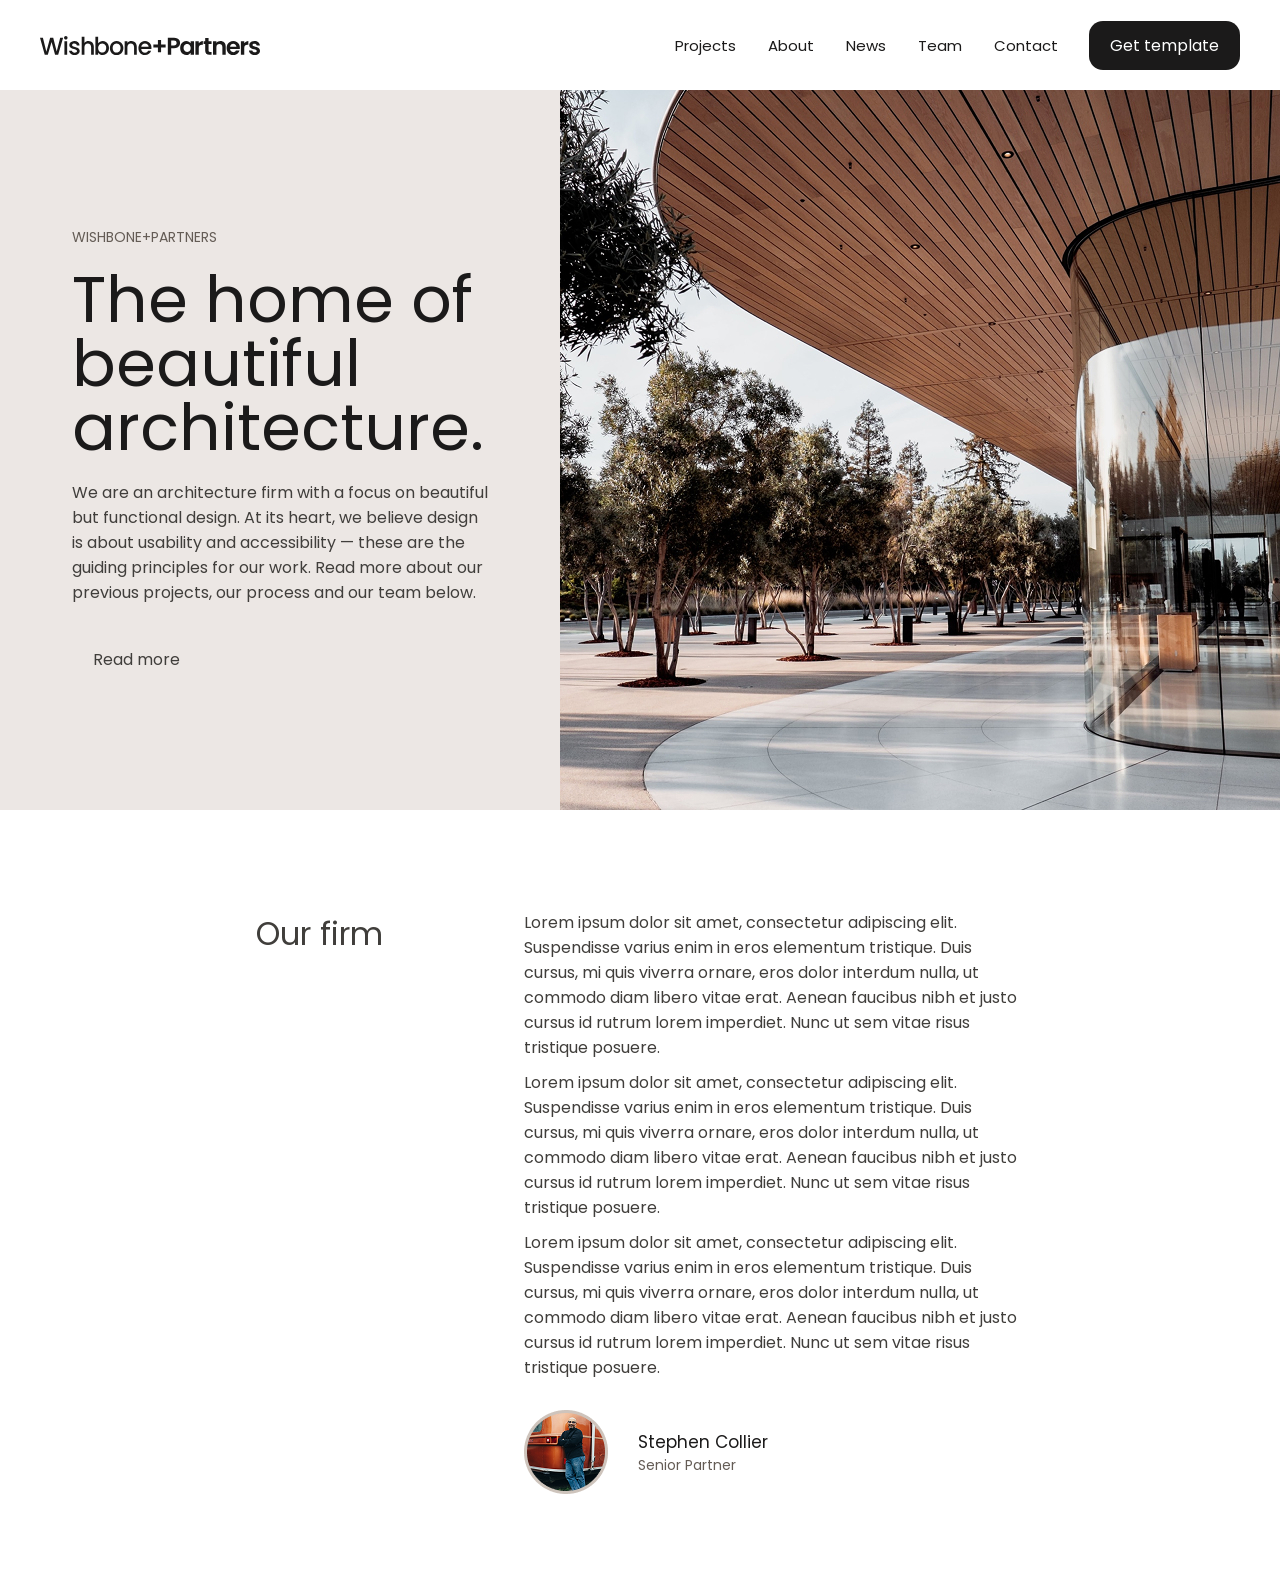
==== uspick.html @ 3d521630 "first commit" ====
<!DOCTYPE html>
<html lang="en">
<head>
    <meta charset="UTF-8">
    <meta name="viewport" content="width=device-width, initial-scale=1.0">
    <title>сайт</title>
    <link rel="stylesheet" href="style.css">
</head>
<body>
<header class="header">
    <div class="header__wrapper">
        <div class="header__inner">
            <img class="header__logo" src="./images/logo.svg" alt="">
            <div class="header__right">
                <ul class="header__list">
                    <li class="header__list-item">
                        <a class="header__list-item-link" href="#projects">Projects</a>
                    </li>
                    <li class="header__list-item">
                        <a class="header__list-item-link" href="#about">About</a>
                    </li>

                    <li class="header__list-item">
                        <a class="header__list-item-link" href="#news">News</a>
                    </li>
                    <li class="header__list-item">
                        <a class="header__list-item-link" href="#team">Team</a>
                    </li>
                    <li class="header__list-item">
                        <a class="header__list-item-link" href="#contact">Contact</a>
                    </li>
                </ul>
                <button class="header__button">Get template</button>
            </div>
        </div>
    </div>
</header>
<main class="main">
    <section id="projects" class="projects">
        <div class="main__projects-left">
            <div class="main__projects-left-content">
                <p class="main__projects-left-content-logo">Wishbone+Partners</p>
                <h1 class="main__projects-left-content-title">The home of beautiful architecture.</h1>
                <p class="main__projects-left-content-text">We are an architecture firm with a focus on beautiful but functional design. At its heart, we believe design is about usability and accessibility — these are the guiding principles for our work. Read more about our previous projects, our process and our team below.</p>
            </div>
            <a class="main__projects-left-link" href="#">Read more</a>
        </div>
        <div class="main__projects-photo">
            <img src="./images/projects-photo.jpg" alt="">
        </div>
    </section>

    <section id="about" class="about">
        <div class="about__wrapper">
            <div class="about__inner">
                <h2 class="about__title">Our firm</h2>
                <div class="about__content">
                    <div class="about__content-text">
                        <p class="about__content-text-text">Lorem ipsum dolor sit amet, consectetur adipiscing elit. Suspendisse varius enim in eros elementum tristique. Duis cursus, mi quis viverra ornare, eros dolor interdum nulla, ut commodo diam libero vitae erat. Aenean faucibus nibh et justo cursus id rutrum lorem imperdiet. Nunc ut sem vitae risus tristique posuere.</p>
                        <p class="about__content-text-text">Lorem ipsum dolor sit amet, consectetur adipiscing elit. Suspendisse varius enim in eros elementum tristique. Duis cursus, mi quis viverra ornare, eros dolor interdum nulla, ut commodo diam libero vitae erat. Aenean faucibus nibh et justo cursus id rutrum lorem imperdiet. Nunc ut sem vitae risus tristique posuere.</p>
                        <p class="about__content-text-text">Lorem ipsum dolor sit amet, consectetur adipiscing elit. Suspendisse varius enim in eros elementum tristique. Duis cursus, mi quis viverra ornare, eros dolor interdum nulla, ut commodo diam libero vitae erat. Aenean faucibus nibh et justo cursus id rutrum lorem imperdiet. Nunc ut sem vitae risus tristique posuere.</p>
                    </div>

                    <div class="about__content-person">
                        <img class="about__content-person-photo" src="./images/about-person.png" alt="">
                        <div class="about__content-person-info">
                            <p class="about__content-person-info-name">Stephen Collier</p>
                            <p class="about__content-person-info-job">Senior Partner</p>
                        </div>
                    </div>

                </div>
            </div>
        </div>
    </section>
    
</main>
<footer class="footer"></footer>

<!-- 
    БЭМ блок__элемент_модификатор 
    <div class="block">
        <div class="block__element"
            <div class='block__element2'
-->
    
<script src="./scripts/script.js"></script> 
</body>
</html>
---- style.css ----
@import url('https://fonts.googleapis.com/css2?family=Poppins:ital,wght@0,100;0,200;0,300;0,400;0,500;0,600;0,700;0,800;0,900;1,100;1,200;1,300;1,400;1,500;1,600;1,700;1,800;1,900&display=swap');
* {
    margin: 0;
    padding: 0;
}

html {
    scroll-behavior: smooth;
}

body {
    font-family: "Poppins", sans-serif;
    font-weight: 400;
}

.header {

}

.header {
    background-color: #FFFFFF;
}

.header__wrapper {
    max-width: 1200px;
    width: 100%;
    margin: 0 auto;
}

.header__inner {
    height: 90px;
    display: flex;
    justify-content: space-between;
    align-items: center;
}

.header__logo {
    max-height: 19px;
    
}

.header__right {
    display: flex;
    align-items: center;
    gap: 31px;
}

.header__list {
    display: flex;
    list-style: none;
    gap: 32px;
}

.header__list-item {
    
}

.header__list-item-link {
    color: #1B1A1A;
    font-size: 15px;
    cursor: pointer;
    text-decoration: none;
}

.header__button {
    border: none;
    background-color: #1B1A1A;
    color: #FFFFFF;
    padding: 11px 20px;
    border-radius: 14px;
    border: 1px solid #1b1a1a00;
    font-family: "Poppins", sans-serif;
    font-weight: 400;
    font-size: 16px;
    cursor: pointer;
}

.header__button:hover {
    background-color: #fff;
    color: #1B1A1A;
    border-color: #1B1A1A;
}

.main {

}

.projects {
    background-color: #ECE7E4;
    display: flex;

}

.main__projects-left {
    display: flex;
    flex-direction: column;
    justify-content: center;
    margin-top: 10px;
    padding: 0px 72px

}

.main__projects-left-content {
    display: flex;
    flex-direction: column;
    gap: 20px;
    margin-bottom: 30px;

}

.main__projects-left-content-logo {
    text-transform: uppercase;
    color: #645C55;
    font-size: 14px;
}

.main__projects-left-content-title {
    font-size: 64px;
    color: #1B1A1A;
    font-weight: 400;
    line-height: 1;
}

.main__projects-left-content-text {
    font-size: 16px;
    color: #403E3B;
    
}

.main__projects-photo img{
    display: block;
}

.main__projects-left-link {
    font-size: 16px;
    text-decoration: none;
    color: #403E3B;
    padding: 11px 20px;
    align-self: flex-start;
    border: 1px solid transparent;
}

.main__projects-left-link:hover {
    border-color: #403E3B;
}

.about {
    background-color: #fff;
    display: flex;
    padding: 100px 10px;
}

.about__wrapper {
    max-width: 768px;
    width: 100%;
    margin: 0 auto;
}

.about__inner {
    display: flex;
    justify-content: space-between;
}


.about__title {
    color: #403E3B;
    font-size: 32px;
    font-weight: 400;
}
.about__content {
    max-width: 500px;
}
.about__content-text {
    display: flex;
    flex-direction: column;
    gap: 10px;
    margin-bottom: 30px;
}
.about__content-text-text {
    color: #403E3B;
    font-size: 16px;

}
.about__content-person {
    display: flex;
    gap: 30px;
    align-items: center;
   
}
.about__content-person-photo {

}
.about__content-person-info {
}
.about__content-person-info-name {
    color: #1B1A1A;
    font-size: 17px;
}
.about__content-person-info-job {
    color: #645C55;
    font-size: 14px;
}
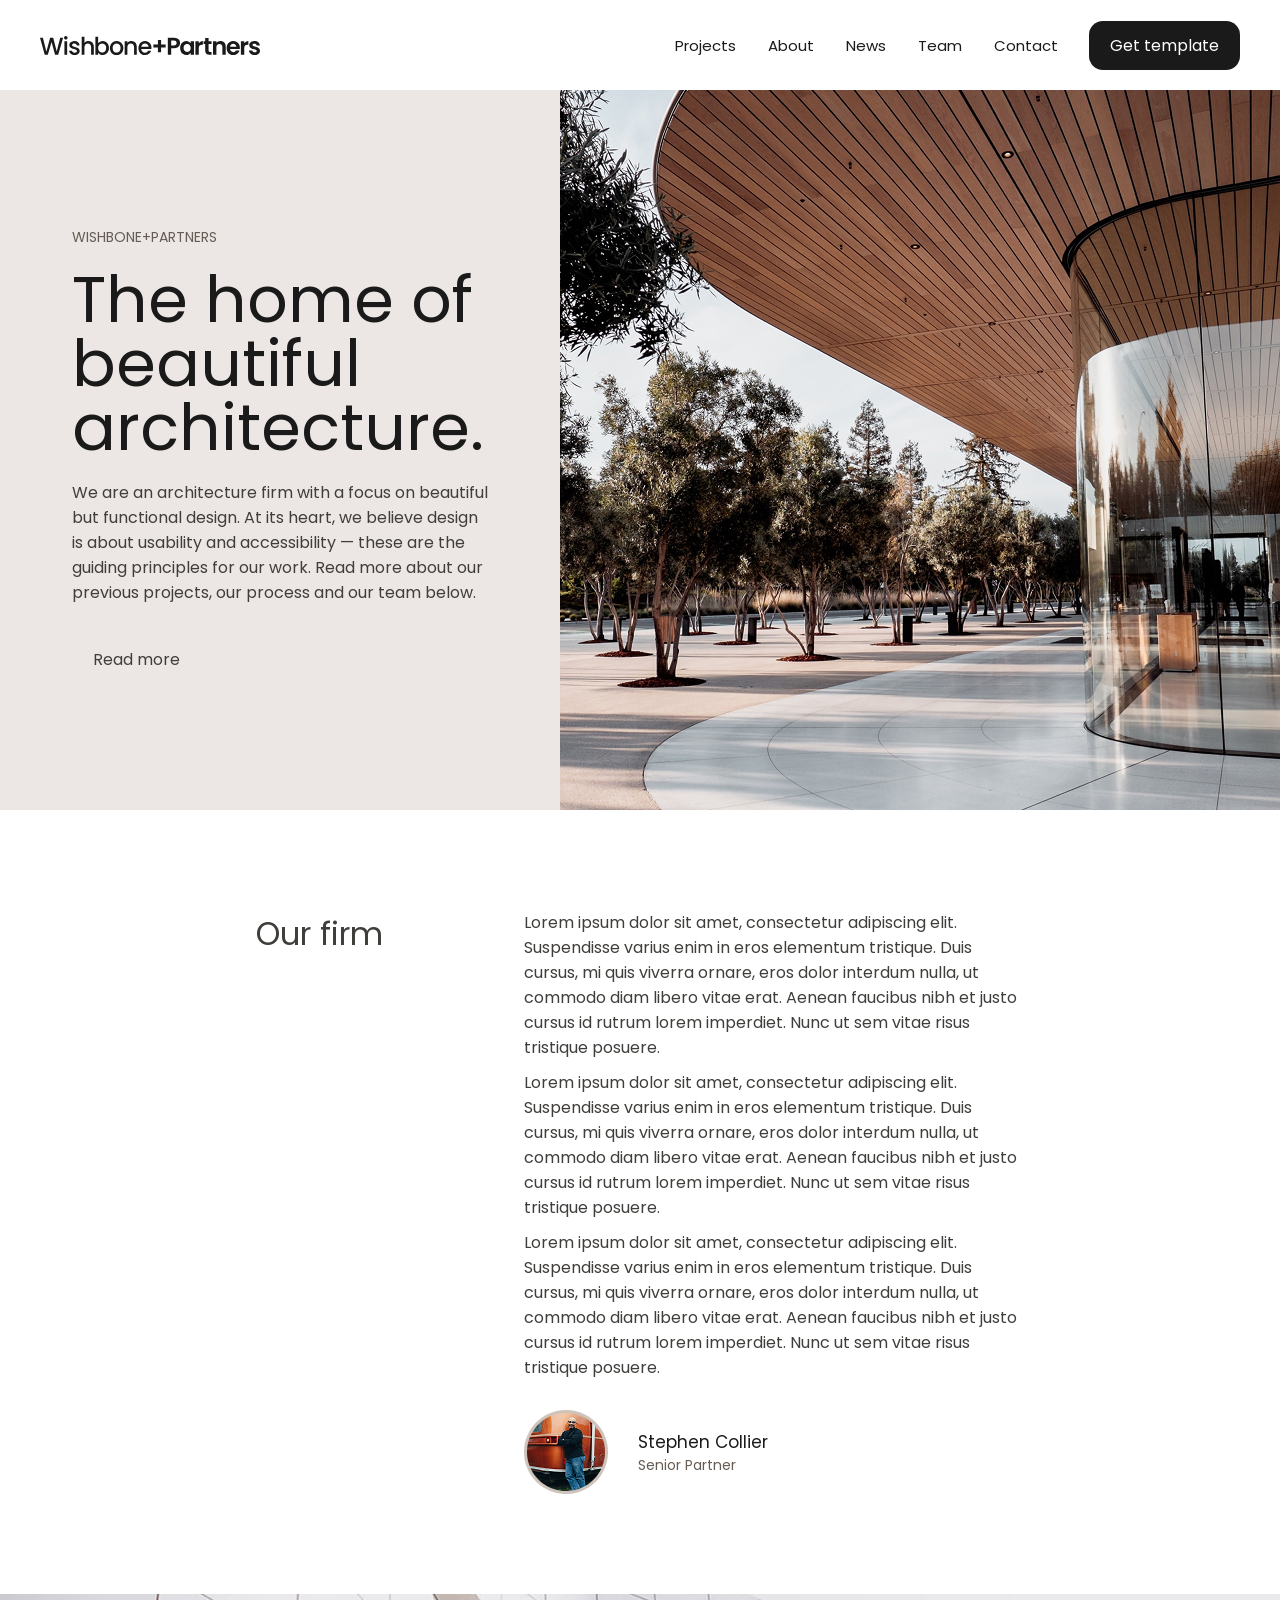
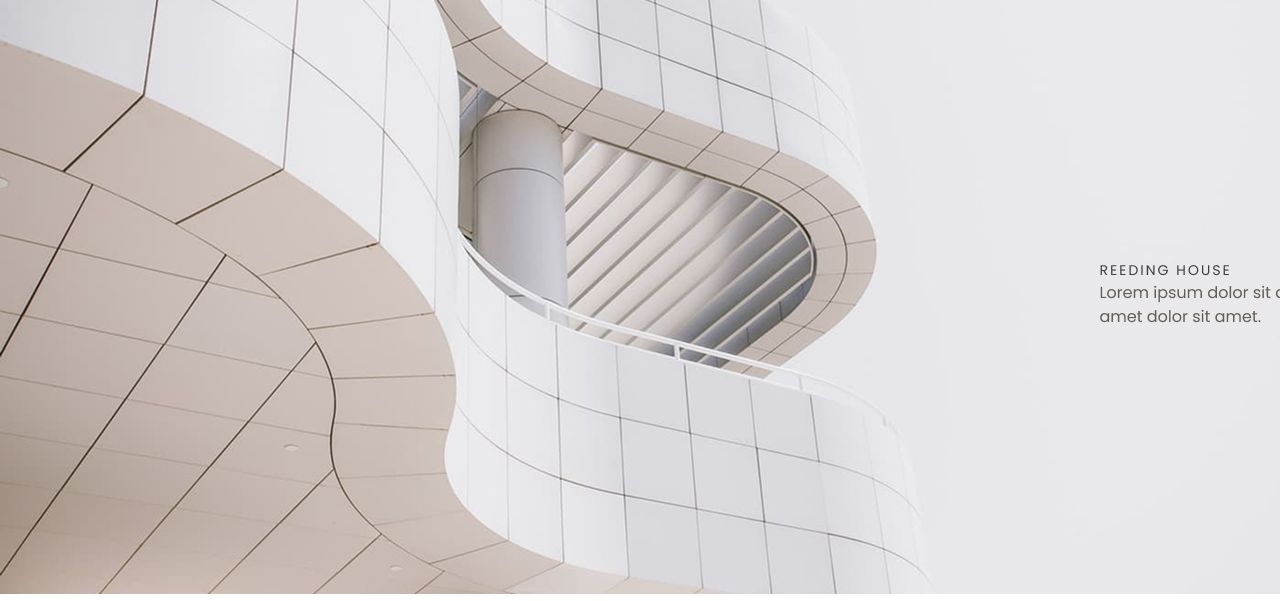
==== commit 9afa74cd: "first commit" ====
--- a/uspick.html
+++ b/uspick.html
@@ -73,6 +73,13 @@
             </div>
         </div>
     </section>
+
+    <section id="news" class="news">
+        <div class="news-content">
+            <img src="./images/news-building.jpg" alt="">
+        </div>
+        
+    </section>
     
 </main>
 <footer class="footer"></footer>
--- a/style.css
+++ b/style.css
@@ -144,6 +144,7 @@
     border-color: #403E3B;
 }
 
+
 .about {
     background-color: #fff;
     display: flex;
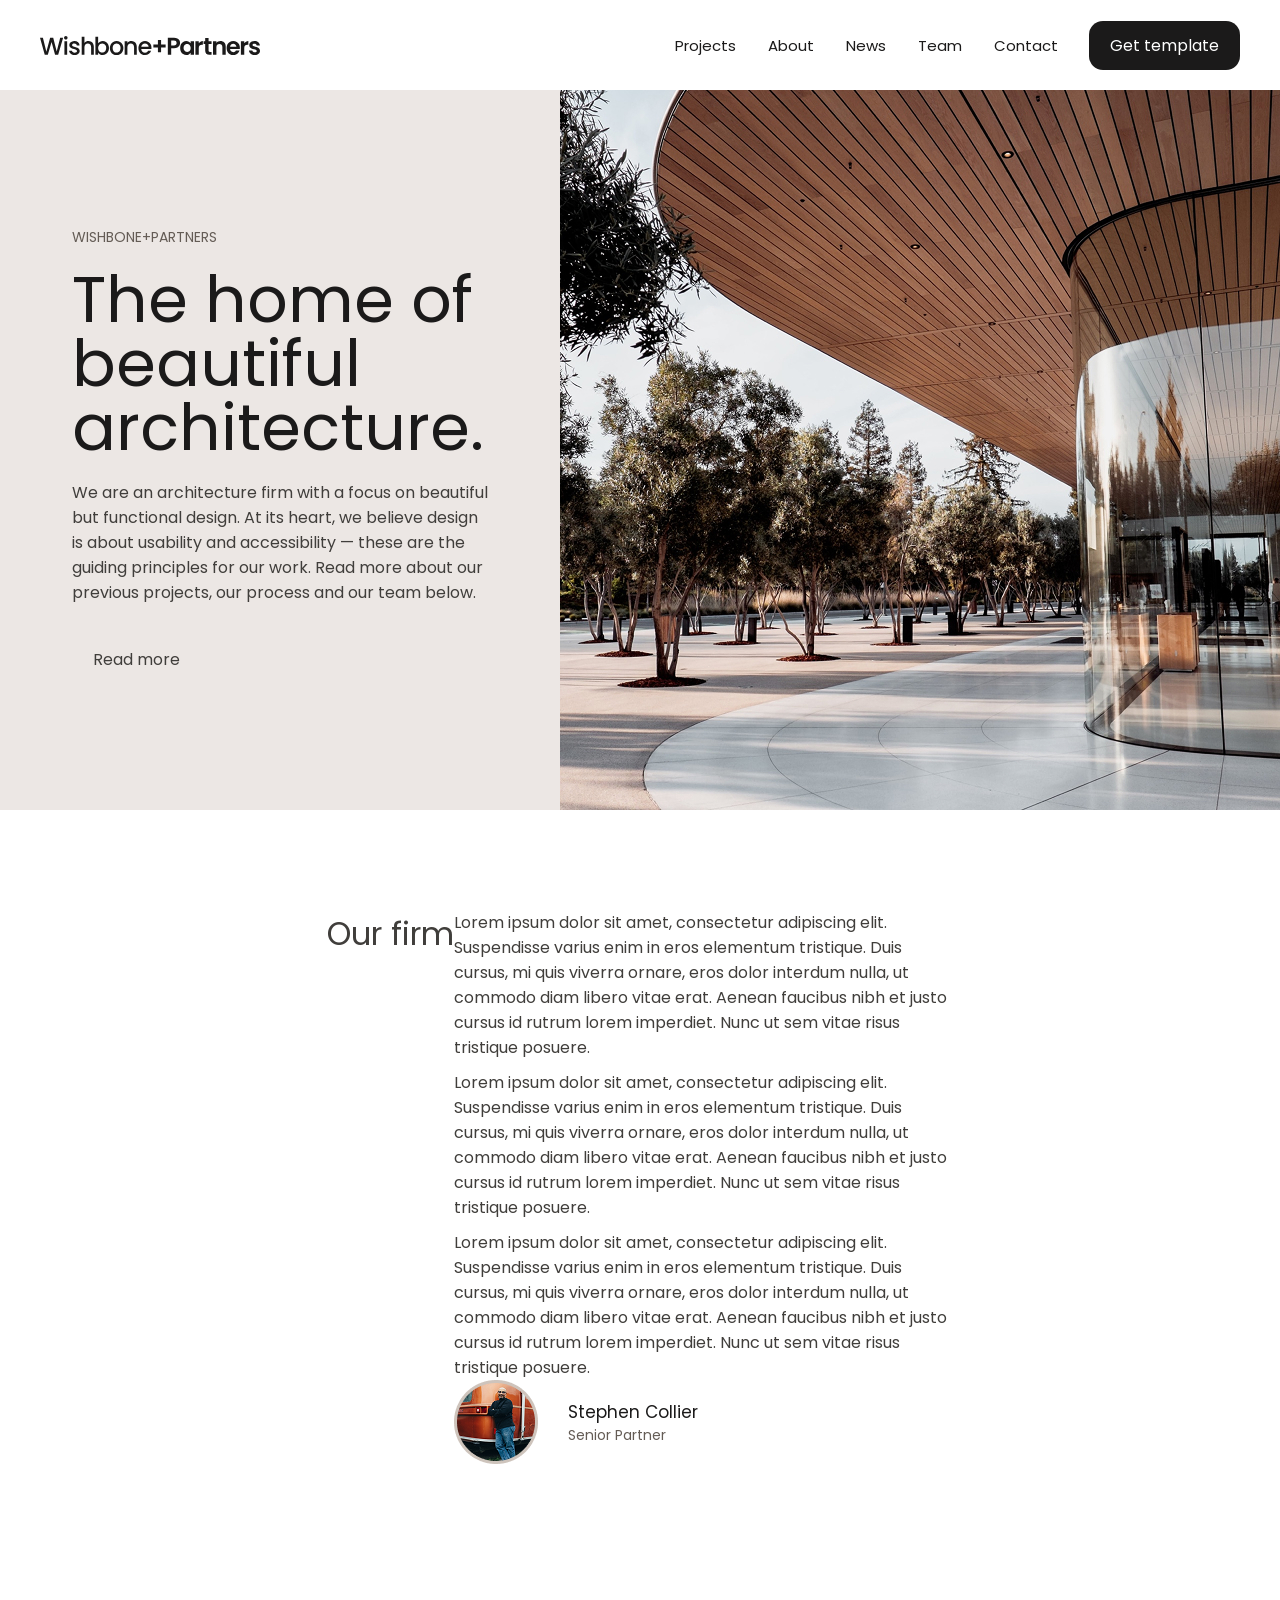
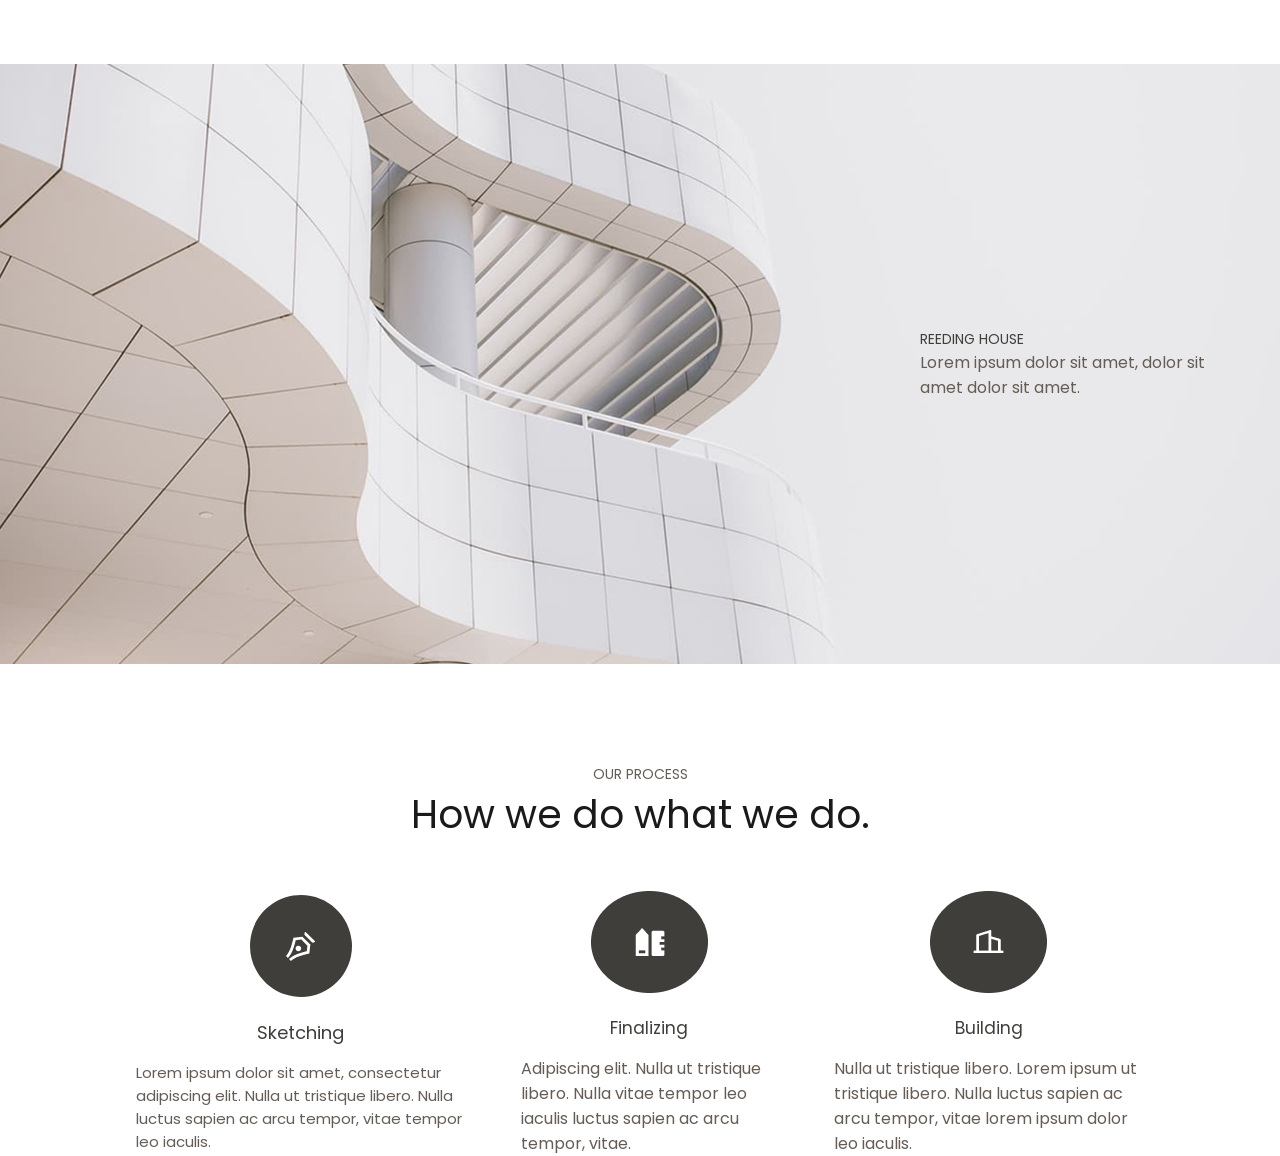
==== commit e793378b: "Сверстала еще 2 секции" ====
--- a/uspick.html
+++ b/uspick.html
@@ -8,67 +8,75 @@
 </head>
 <body>
 <header class="header">
-    <div class="header__wrapper">
-        <div class="header__inner">
-            <img class="header__logo" src="./images/logo.svg" alt="">
-            <div class="header__right">
-                <ul class="header__list">
-                    <li class="header__list-item">
-                        <a class="header__list-item-link" href="#projects">Projects</a>
-                    </li>
-                    <li class="header__list-item">
-                        <a class="header__list-item-link" href="#about">About</a>
-                    </li>
+    <div class="container">
+        <div class="header__wrapper">
+            <div class="header__inner">
+                <img class="header__logo" src="./images/logo.svg" alt="">
+                <div class="header__right">
+                    <ul class="header__list">
+                        <li class="header__list-item">
+                            <a class="header__list-item-link" href="#projects">Projects</a>
+                        </li>
+                        <li class="header__list-item">
+                            <a class="header__list-item-link" href="#about">About</a>
+                        </li>
 
-                    <li class="header__list-item">
-                        <a class="header__list-item-link" href="#news">News</a>
-                    </li>
-                    <li class="header__list-item">
-                        <a class="header__list-item-link" href="#team">Team</a>
-                    </li>
-                    <li class="header__list-item">
-                        <a class="header__list-item-link" href="#contact">Contact</a>
-                    </li>
-                </ul>
-                <button class="header__button">Get template</button>
+                        <li class="header__list-item">
+                            <a class="header__list-item-link" href="#news">News</a>
+                        </li>
+                        <li class="header__list-item">
+                            <a class="header__list-item-link" href="#team">Team</a>
+                        </li>
+                        <li class="header__list-item">
+                            <a class="header__list-item-link" href="#contact">Contact</a>
+                        </li>
+                    </ul>
+                    <button class="header__button">Get template</button>
+                </div>
             </div>
         </div>
     </div>
 </header>
 <main class="main">
     <section id="projects" class="projects">
-        <div class="main__projects-left">
-            <div class="main__projects-left-content">
-                <p class="main__projects-left-content-logo">Wishbone+Partners</p>
-                <h1 class="main__projects-left-content-title">The home of beautiful architecture.</h1>
-                <p class="main__projects-left-content-text">We are an architecture firm with a focus on beautiful but functional design. At its heart, we believe design is about usability and accessibility — these are the guiding principles for our work. Read more about our previous projects, our process and our team below.</p>
+        <div class="container">
+            <div class="projects__inner">
+                <div class="main__projects-left">
+                    <div class="main__projects-left-content">
+                        <p class="main__projects-left-content-logo">Wishbone+Partners</p>
+                        <h1 class="main__projects-left-content-title">The home of beautiful architecture.</h1>
+                        <p class="main__projects-left-content-text">We are an architecture firm with a focus on beautiful but functional design. At its heart, we believe design is about usability and accessibility — these are the guiding principles for our work. Read more about our previous projects, our process and our team below.</p>
+                    </div>
+                    <a class="main__projects-left-link" href="#">Read more</a>
+                </div>
+                <div class="main__projects-photo">
+                    <img src="./images/projects-photo.jpg" alt="">
+                </div>
             </div>
-            <a class="main__projects-left-link" href="#">Read more</a>
-        </div>
-        <div class="main__projects-photo">
-            <img src="./images/projects-photo.jpg" alt="">
         </div>
     </section>
 
     <section id="about" class="about">
-        <div class="about__wrapper">
-            <div class="about__inner">
-                <h2 class="about__title">Our firm</h2>
-                <div class="about__content">
-                    <div class="about__content-text">
-                        <p class="about__content-text-text">Lorem ipsum dolor sit amet, consectetur adipiscing elit. Suspendisse varius enim in eros elementum tristique. Duis cursus, mi quis viverra ornare, eros dolor interdum nulla, ut commodo diam libero vitae erat. Aenean faucibus nibh et justo cursus id rutrum lorem imperdiet. Nunc ut sem vitae risus tristique posuere.</p>
-                        <p class="about__content-text-text">Lorem ipsum dolor sit amet, consectetur adipiscing elit. Suspendisse varius enim in eros elementum tristique. Duis cursus, mi quis viverra ornare, eros dolor interdum nulla, ut commodo diam libero vitae erat. Aenean faucibus nibh et justo cursus id rutrum lorem imperdiet. Nunc ut sem vitae risus tristique posuere.</p>
-                        <p class="about__content-text-text">Lorem ipsum dolor sit amet, consectetur adipiscing elit. Suspendisse varius enim in eros elementum tristique. Duis cursus, mi quis viverra ornare, eros dolor interdum nulla, ut commodo diam libero vitae erat. Aenean faucibus nibh et justo cursus id rutrum lorem imperdiet. Nunc ut sem vitae risus tristique posuere.</p>
+        <div class="container">
+            <div class="about__wrapper">
+                <div class="about__inner">
+                    <h2 class="about__title">Our firm</h2>
+                    <div class="about__content">
+                        <div class="about__content-text">
+                            <p class="about__content-text-text">Lorem ipsum dolor sit amet, consectetur adipiscing elit. Suspendisse varius enim in eros elementum tristique. Duis cursus, mi quis viverra ornare, eros dolor interdum nulla, ut commodo diam libero vitae erat. Aenean faucibus nibh et justo cursus id rutrum lorem imperdiet. Nunc ut sem vitae risus tristique posuere.</p>
+                            <p class="about__content-text-text">Lorem ipsum dolor sit amet, consectetur adipiscing elit. Suspendisse varius enim in eros elementum tristique. Duis cursus, mi quis viverra ornare, eros dolor interdum nulla, ut commodo diam libero vitae erat. Aenean faucibus nibh et justo cursus id rutrum lorem imperdiet. Nunc ut sem vitae risus tristique posuere.</p>
+                            <p class="about__content-text-text">Lorem ipsum dolor sit amet, consectetur adipiscing elit. Suspendisse varius enim in eros elementum tristique. Duis cursus, mi quis viverra ornare, eros dolor interdum nulla, ut commodo diam libero vitae erat. Aenean faucibus nibh et justo cursus id rutrum lorem imperdiet. Nunc ut sem vitae risus tristique posuere.</p>
+                        </div>
+
+                        <div class="about__content-person">
+                            <img class="about__content-person-photo" src="./images/about-person.png" alt="">
+                            <div class="about__content-person-info">
+                                <p class="about__content-person-info-name">Stephen Collier</p>
+                                <p class="about__content-person-info-job">Senior Partner</p>
+                            </div>
+                        </div>
+
                     </div>
-
-                    <div class="about__content-person">
-                        <img class="about__content-person-photo" src="./images/about-person.png" alt="">
-                        <div class="about__content-person-info">
-                            <p class="about__content-person-info-name">Stephen Collier</p>
-                            <p class="about__content-person-info-job">Senior Partner</p>
-                        </div>
-                    </div>
-
                 </div>
             </div>
         </div>
@@ -76,9 +84,55 @@
 
     <section id="news" class="news">
         <div class="news-content">
-            <img src="./images/news-building.jpg" alt="">
+            <div class="container">
+                <div class="news-content__inner">
+                    <div class="news-content__info">
+                        <h2 class="news-content__info-title">
+                            Reeding House
+                        </h2>
+                        <p class="news-content__info-text">Lorem ipsum dolor sit amet, dolor sit amet dolor sit amet.</p>
+                    </div>
+                </div>
+            </div>
         </div>
+
+        <div class="process">
+            <div class="container">
+                <div class="process__inner">
+                    <div class="process__title">
+                        <p class="process__title-text">Our process</p>
+                        <h2 class="process__title-mainText">How we do what we do.</h2>
+                    </div>
+                    <div class="process__content">
+                        <div class="process__content-info">
+                            <div class="process__content-one-photo">
+                                <img src="./images/news-content-sketching.svg" alt="">
+                            </div>
+                            <h2 class="process__content-one-title">Sketching</h2>
+                            <p class="process__content-one-text">Lorem ipsum dolor sit amet, consectetur adipiscing elit. Nulla ut tristique libero. Nulla luctus sapien ac arcu tempor, vitae tempor leo iaculis.</p>
+                        </div>
+                        <div class="process__content-info">
+                            <div class="process__content-two-photo">
+                                <img src="./images/news-content-finalizing.png" alt="">
+                            </div>
+
+                            <h2 class="process__content-two-title">Finalizing</h2>
+                            <p class="process__content-two-text">Adipiscing elit. Nulla ut tristique libero. Nulla vitae tempor leo iaculis luctus sapien ac arcu tempor, vitae.</p>
+                        </div>
+                        <div class="process__content-info">
+                            <div class="process__content-three-photo">
+                                <img src="./images/news-content-building.png" alt="">
+                            </div>
+                            <h2 class="process__content-three-title">Building</h2>
+                            <p class="process__content-three-text">Nulla ut tristique libero. Lorem ipsum ut tristique libero. Nulla luctus sapien ac arcu tempor, vitae lorem ipsum dolor leo iaculis.</p>
+                        </div>
+                    </div>
+                </div>
+            </div>
+        </div>
+
         
+
     </section>
     
 </main>
--- a/style.css
+++ b/style.css
@@ -13,8 +13,9 @@
     font-weight: 400;
 }
 
-.header {
-
+.container {
+    max-width: 1440px;
+    margin: 0 auto;
 }
 
 .header {
@@ -87,8 +88,10 @@
 
 .projects {
     background-color: #ECE7E4;
-    display: flex;
-
+}
+
+.projects__inner {
+    display: flex;
 }
 
 .main__projects-left {
@@ -141,14 +144,18 @@
 }
 
 .main__projects-left-link:hover {
+
     border-color: #403E3B;
 }
+
+
 
 
 .about {
     background-color: #fff;
     display: flex;
     padding: 100px 10px;
+    margin-bottom: 100px;
 }
 
 .about__wrapper {
@@ -175,7 +182,7 @@
     display: flex;
     flex-direction: column;
     gap: 10px;
-    margin-bottom: 30px;
+    
 }
 .about__content-text-text {
     color: #403E3B;
@@ -200,4 +207,148 @@
 .about__content-person-info-job {
     color: #645C55;
     font-size: 14px;
-}+}
+
+.news-content {
+    background: url("./images/news-building.jpg") no-repeat center center / cover;
+    padding-right: 75px;
+}
+
+.news-content__inner {
+    display: flex;
+    justify-content: flex-end;
+    align-items: center;
+    height: 600px;
+}
+
+.news-content__info {
+    max-width: 285px;
+}
+
+.news-content__info-title {
+    font-size: 14px;
+    text-transform: uppercase;
+    color: #403E3B;
+    font-weight: 400;
+}
+
+.news-content__info-text {
+    font-size: 16px;
+    color: #645C55;
+}
+
+
+
+
+.news-content__photo {
+
+}
+
+.process {
+    background-color: #FFFFFF;
+    margin-top: 100px;
+}
+
+.process__inner {
+    display: flex;
+    flex-direction: column;
+}
+
+.process__title {
+
+    display: flex;
+    flex-direction: column;
+    align-items: center;
+    
+    margin-bottom: 47px;
+
+
+}
+
+.process__title-text {
+    font-size: 14px;
+    color: #645C55;
+    text-transform: uppercase;
+    font-weight: 400;
+
+}
+
+.process__title-mainText {
+    font-size: 39px;
+    color: #1B1A1A;
+    font-weight: 400;
+}
+
+.process__content {
+    display: flex;
+    flex-direction: row;
+    align-items: center;
+    gap: 56px;
+    padding: 0px 136px;
+
+}
+
+.process__content-info {
+    display: flex;
+    flex-direction: column;
+    align-items: center;
+    gap: 15px;
+    
+
+}
+
+.process__content-one-photo {
+    
+
+}
+
+.process__content-one-title {
+    font-size: 18px;
+    color: #403E3B;
+    font-weight: 400;
+    
+
+}
+
+.process__content-one-text {
+    font-size: 15px;
+    color: #645C55;
+}
+
+
+.process__content-two-photo {
+
+}
+
+.process__content-two-title {
+    font-size: 17px;
+    color: #403E3B;
+    font-weight: 400;
+
+}
+
+.process__content-two-text {
+    font-size: 16px;
+    color: #645C55;
+    
+}
+
+
+.process__content-three-photo {
+
+}
+
+.process__content-three-title {
+    font-size: 17px;
+    color: #403E3B;
+    font-weight: 400;
+
+}
+
+.process__content-three-text {
+    font-size: 16px;
+    color: #645C55;
+    
+}
+
+
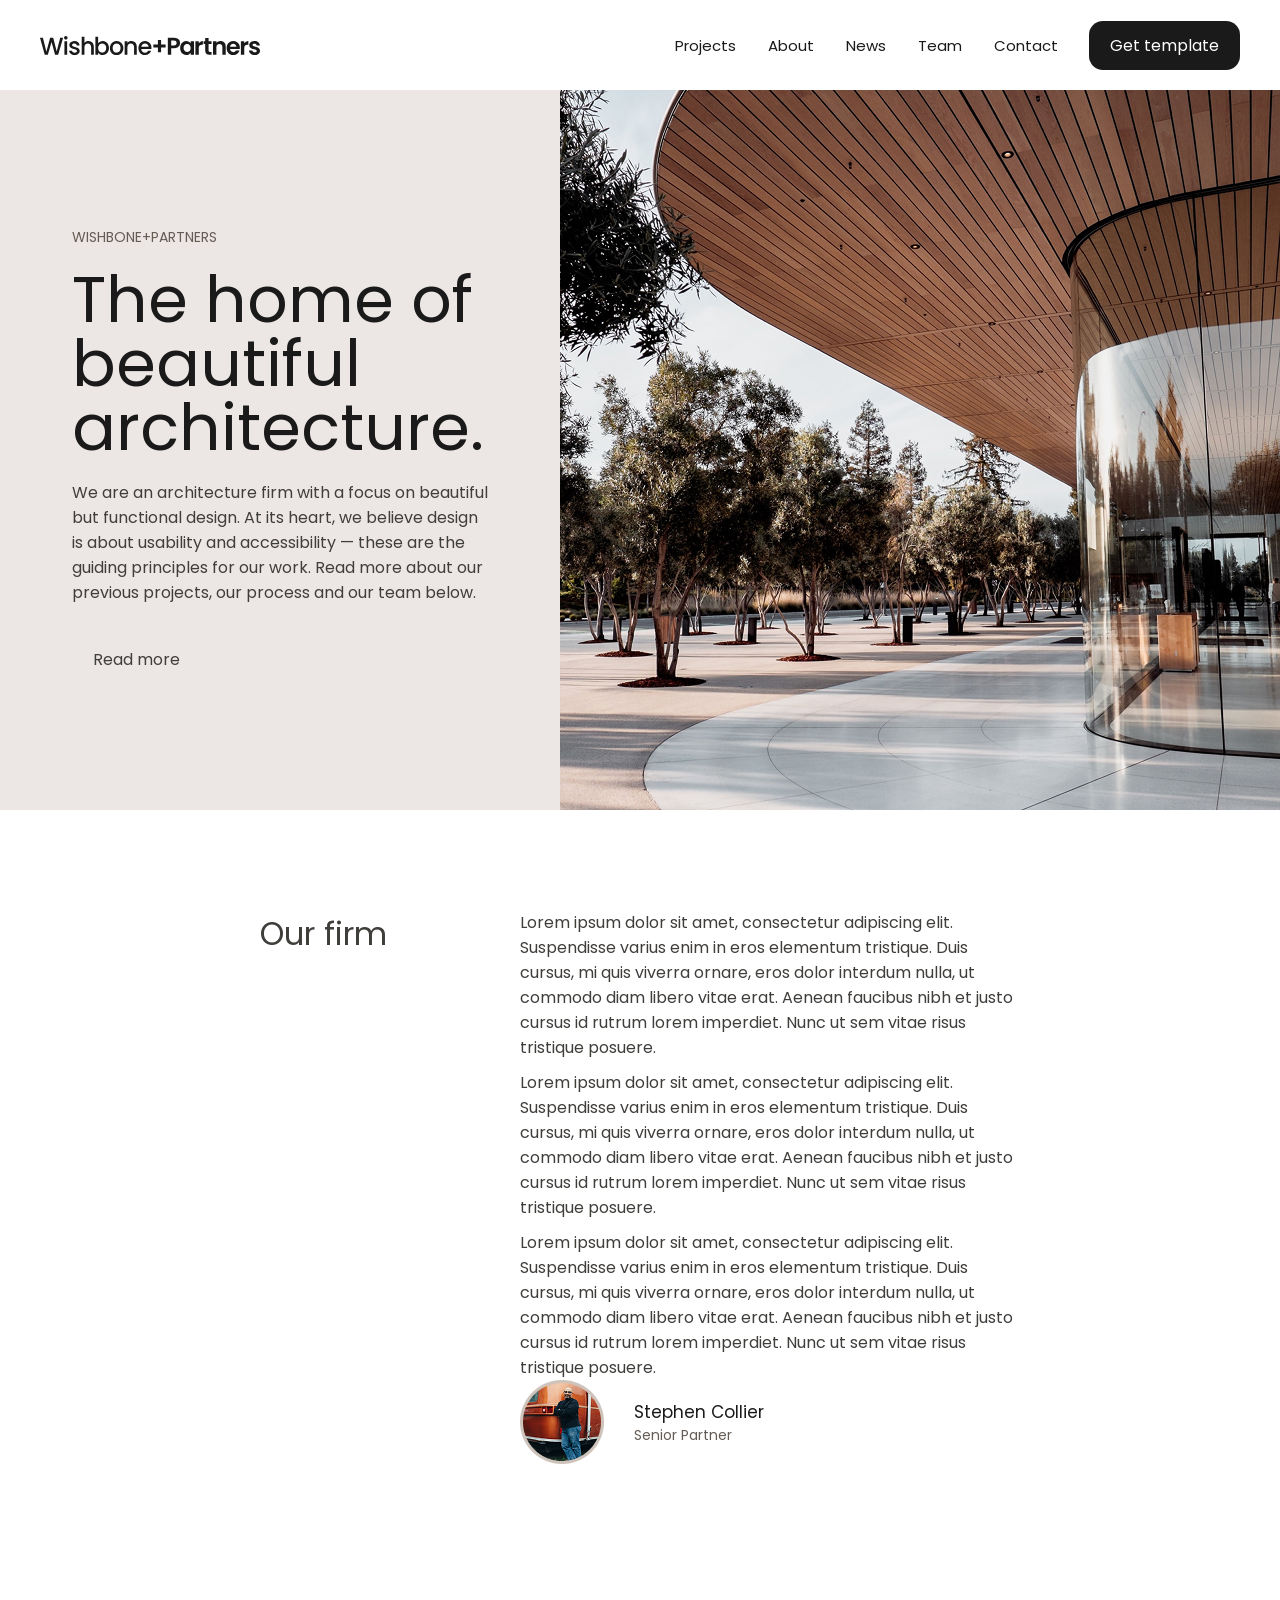
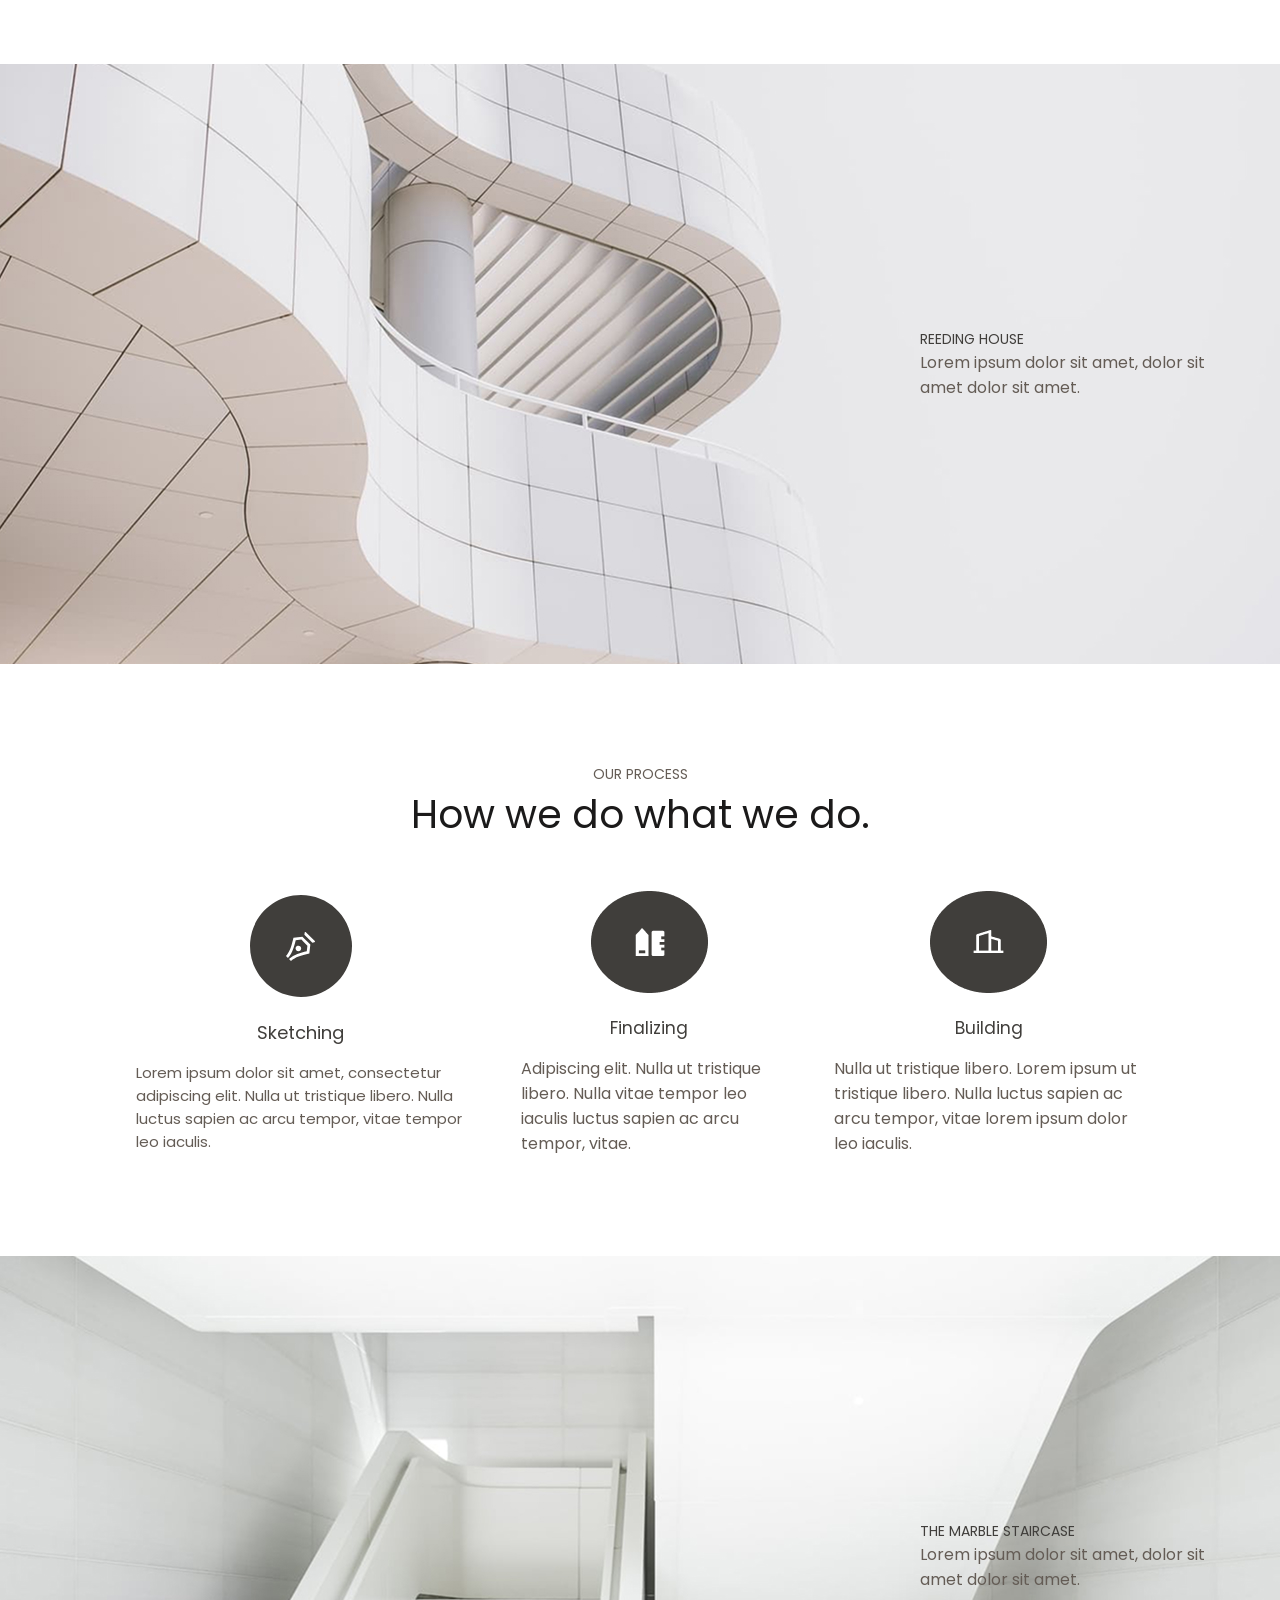
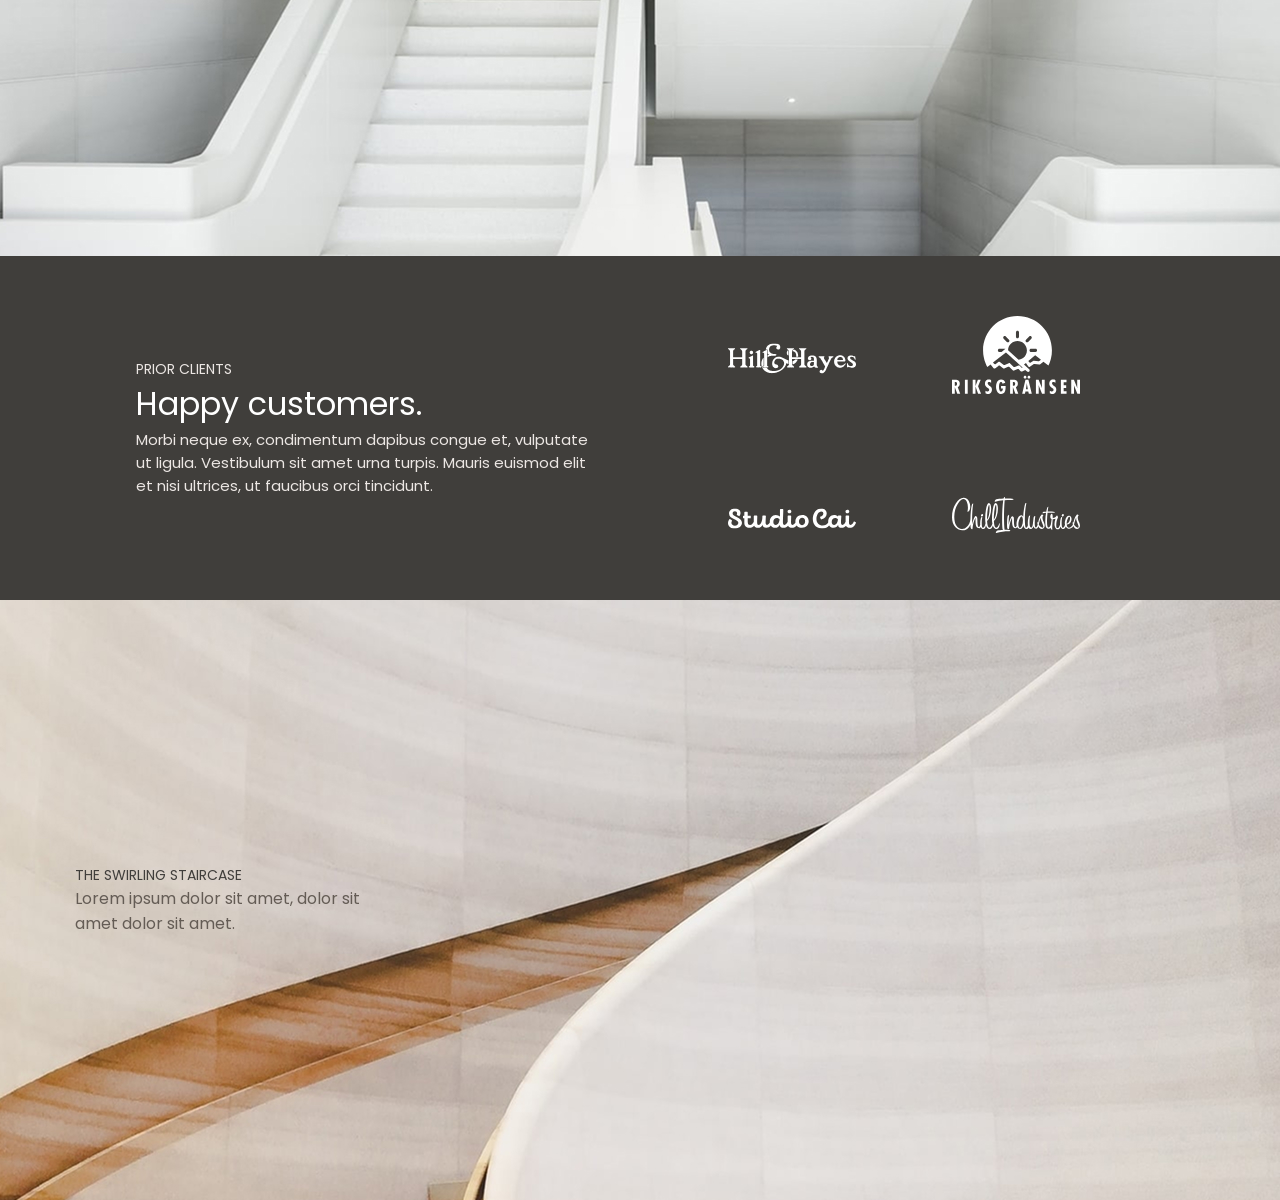
==== commit d5ae5f3a: "Сверстала еще 3 секции" ====
--- a/uspick.html
+++ b/uspick.html
@@ -131,6 +131,79 @@
             </div>
         </div>
 
+
+        <div class="marble-staircase">
+            
+            <div class="container">
+                <div class="marble-staircase__inner">
+                    <div class="marble-staircase__info">
+                        <h2 class="marble-staircase__info-title">The marble staircase</h2>
+                        <p class="marble-staircase__info-text">Lorem ipsum dolor sit amet, dolor sit amet dolor sit amet.
+                    </div>
+                </div>
+            </div>
+
+        </div>
+
+        <div class="clients">
+            <div class="container">
+                <div class="clients__inner">
+                    <div class="clients__info">
+
+                        <p class="clients__info-subtitle">prior clients</p>
+                        <h2 class="clients__info-title">Happy customers.</h2>
+                        <p class="clients__info-text">Morbi neque ex, condimentum dapibus congue et, vulputate ut ligula. Vestibulum sit amet urna turpis. Mauris euismod elit et nisi ultrices, ut faucibus orci tincidunt.</p>
+
+                    </div>
+                    <div class="clients__logo">
+
+                        <div class="clients__logo-client-one">
+                            <img src="./images/news-client-HillHayes.svg" alt="">
+
+                            <div class="clients__logo-client-two">
+                            <img src="./images/news-client-Riksgransen.svg" alt="">
+                            </div>
+
+                        </div>
+
+                        <!-- <div class="clients__logo-client">
+                            <img src="./images/news-client-Riksgransen.svg" alt="">
+                        </div> -->
+
+                        <div class="clients__logo-client-three">
+                            <img src="./images/news-client-StudioCai.svg" alt="">
+
+                            <div class="clients__logo-client-four">
+                            <img src="./images/news-client-ChillIndustries.svg" alt="">
+                            </div>
+
+                        </div>
+
+                        <!-- <div class="clients__logo-client">
+                            <img src="./images/news-client-ChillIndustries.svg" alt="">
+                        </div> -->
+
+                    </div>
+                </div>
+            </div>
+        </div>
+
+
+         <div class="swirling-staircase">
+            
+            <div class="container">
+                <div class="swirling-staircase__inner">
+                    <div class="swirling-staircase__info">
+                        <h2 class="swirling-staircase__info-title">The swirling staircase</h2>
+                        <p class="swirling-staircase__info-text">Lorem ipsum dolor sit amet, dolor sit amet dolor sit amet.</p>
+                    </div>
+                </div>
+            </div>
+
+        </div>
+
+        
+
         
 
     </section>
@@ -138,12 +211,7 @@
 </main>
 <footer class="footer"></footer>
 
-<!-- 
-    БЭМ блок__элемент_модификатор 
-    <div class="block">
-        <div class="block__element"
-            <div class='block__element2'
--->
+
     
 <script src="./scripts/script.js"></script> 
 </body>
--- a/style.css
+++ b/style.css
@@ -167,6 +167,7 @@
 .about__inner {
     display: flex;
     justify-content: space-between;
+    gap: 133px;
 }
 
 
@@ -252,6 +253,7 @@
 .process__inner {
     display: flex;
     flex-direction: column;
+    margin-bottom: 100px;
 }
 
 .process__title {
@@ -351,4 +353,126 @@
     
 }
 
-
+.marble-staircase {
+    background: url("./images/news-staircase-ladder.jpg") no-repeat center center / cover;
+    padding-right: 75px;
+}
+
+
+.marble-staircase__inner {
+    display: flex;
+    justify-content: flex-end;
+    align-items: center;
+    height: 600px;
+}
+
+.marble-staircase__info {
+    max-width: 285px;
+
+}
+
+.marble-staircase__info-title {
+    font-size: 14px;
+    text-transform: uppercase;
+    color: #403E3B;
+    font-weight: 400;
+
+}
+
+.marble-staircase__info-text {
+    font-size: 16px;
+    color: #645C55;
+
+    
+}
+
+
+.clients {
+    background-color: #403E3B;
+}
+
+.clients__inner {
+    display: flex;
+    align-items: center;
+    padding: 60px 136px;
+    gap: 132px;
+
+}
+
+.clients__info {
+    max-width: 460px;
+}
+
+.clients__info-subtitle {
+    font-size: 14px;
+    color: #ECE7E4;
+    text-transform: uppercase;
+}
+
+.clients__info-title {
+    font-size: 32px;
+    color: #FFFFFF;
+    font-weight: 400;
+}
+
+.clients__info-text {
+    font-size: 15px;
+    color: #ECE7E4;
+}
+
+.clients__logo {
+    display: flex;
+    flex-direction: column;
+    gap: 96px;
+    max-width: 432px;
+}
+
+
+.clients__logo-client-one {
+    display: flex;
+    gap: 96px;
+}
+
+.clients__logo-client-two {
+
+}
+
+.clients__logo-client-three {
+    display: flex;
+    gap: 96px;
+}
+
+.clients__logo-client-four {
+
+}
+
+
+.swirling-staircase {
+    background: url("./images/news-swirling-staircase.jpg") no-repeat center center / cover;
+    padding-left: 75px;
+}
+
+.swirling-staircase__inner {
+    display: flex;
+    justify-content: flex-start;
+    align-items: center;
+    height: 600px;
+}
+
+.swirling-staircase__info {
+    max-width: 285px;
+}
+
+.swirling-staircase__info-title {
+    font-size: 14px;
+    text-transform: uppercase;
+    color: #403E3B;
+    font-weight: 400;
+
+}
+
+.swirling-staircase__info-text {
+    font-size: 16px;
+    color: #645C55;
+
+}
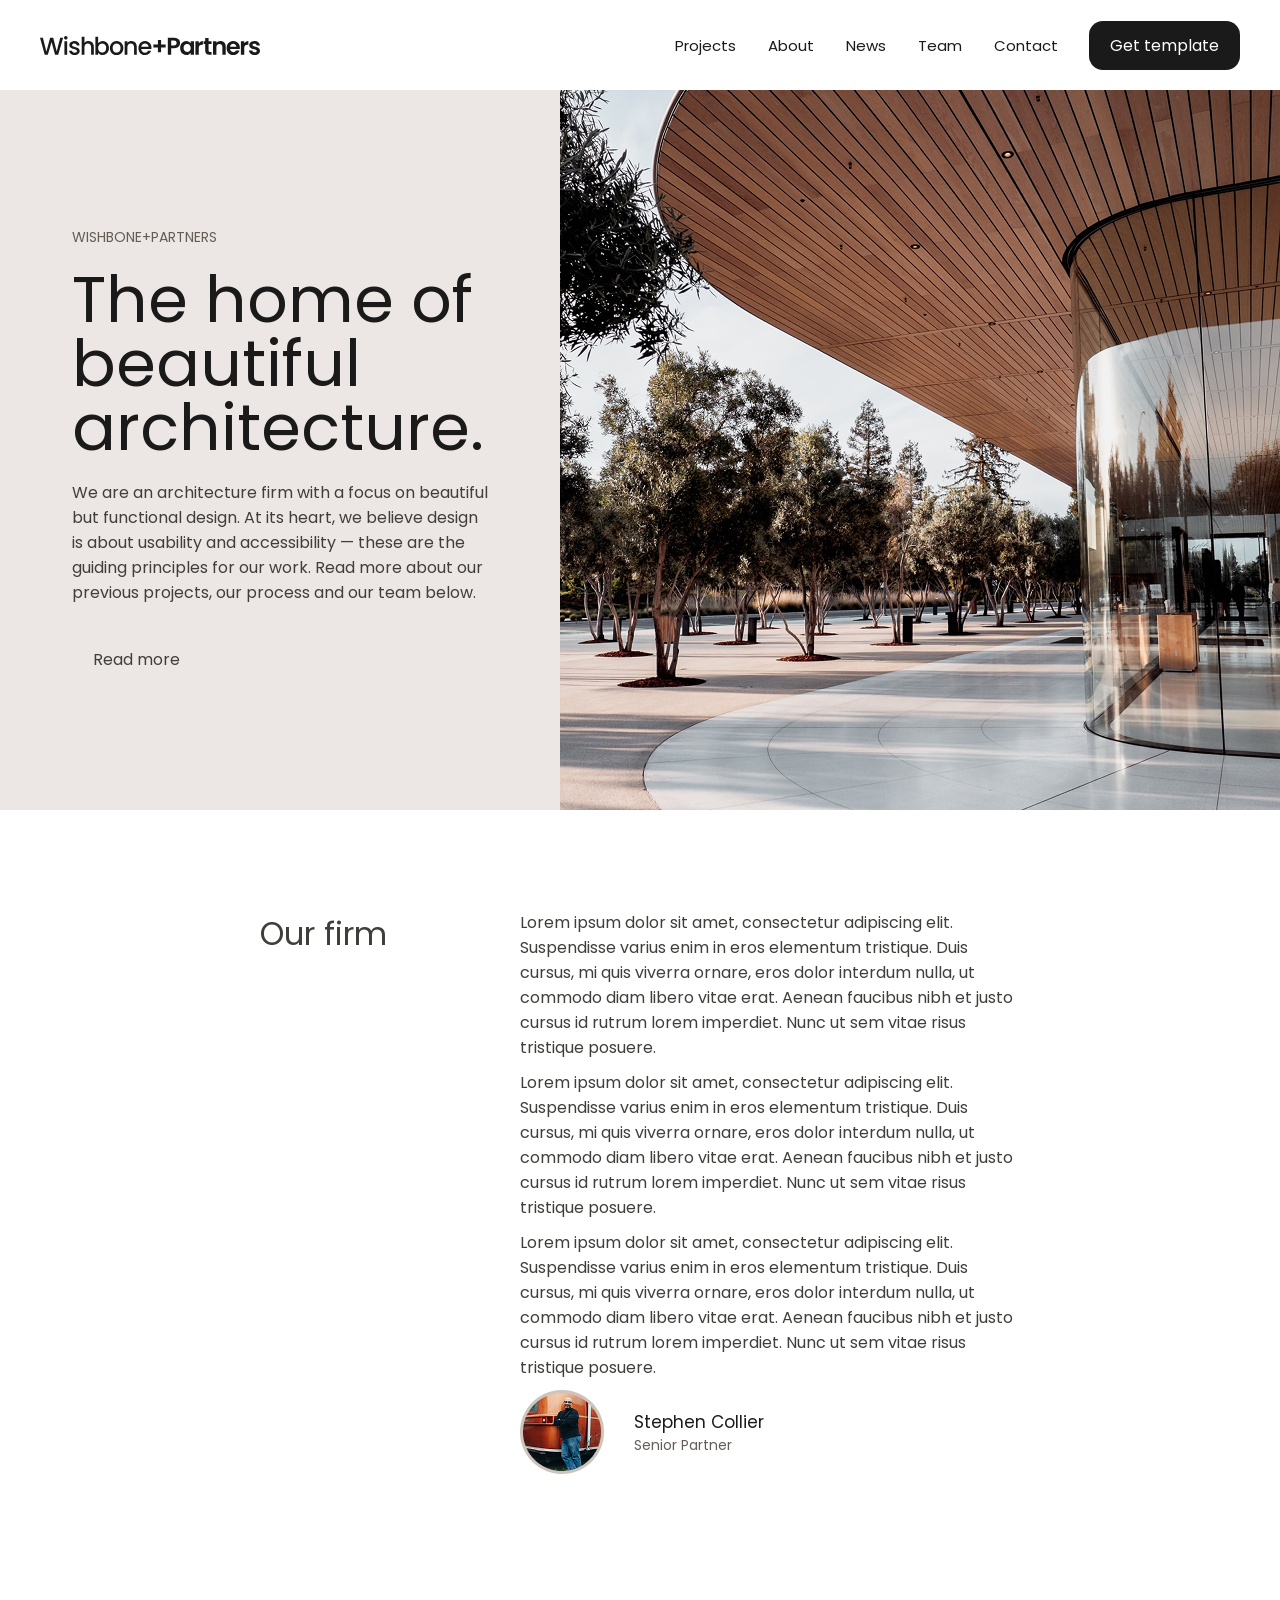
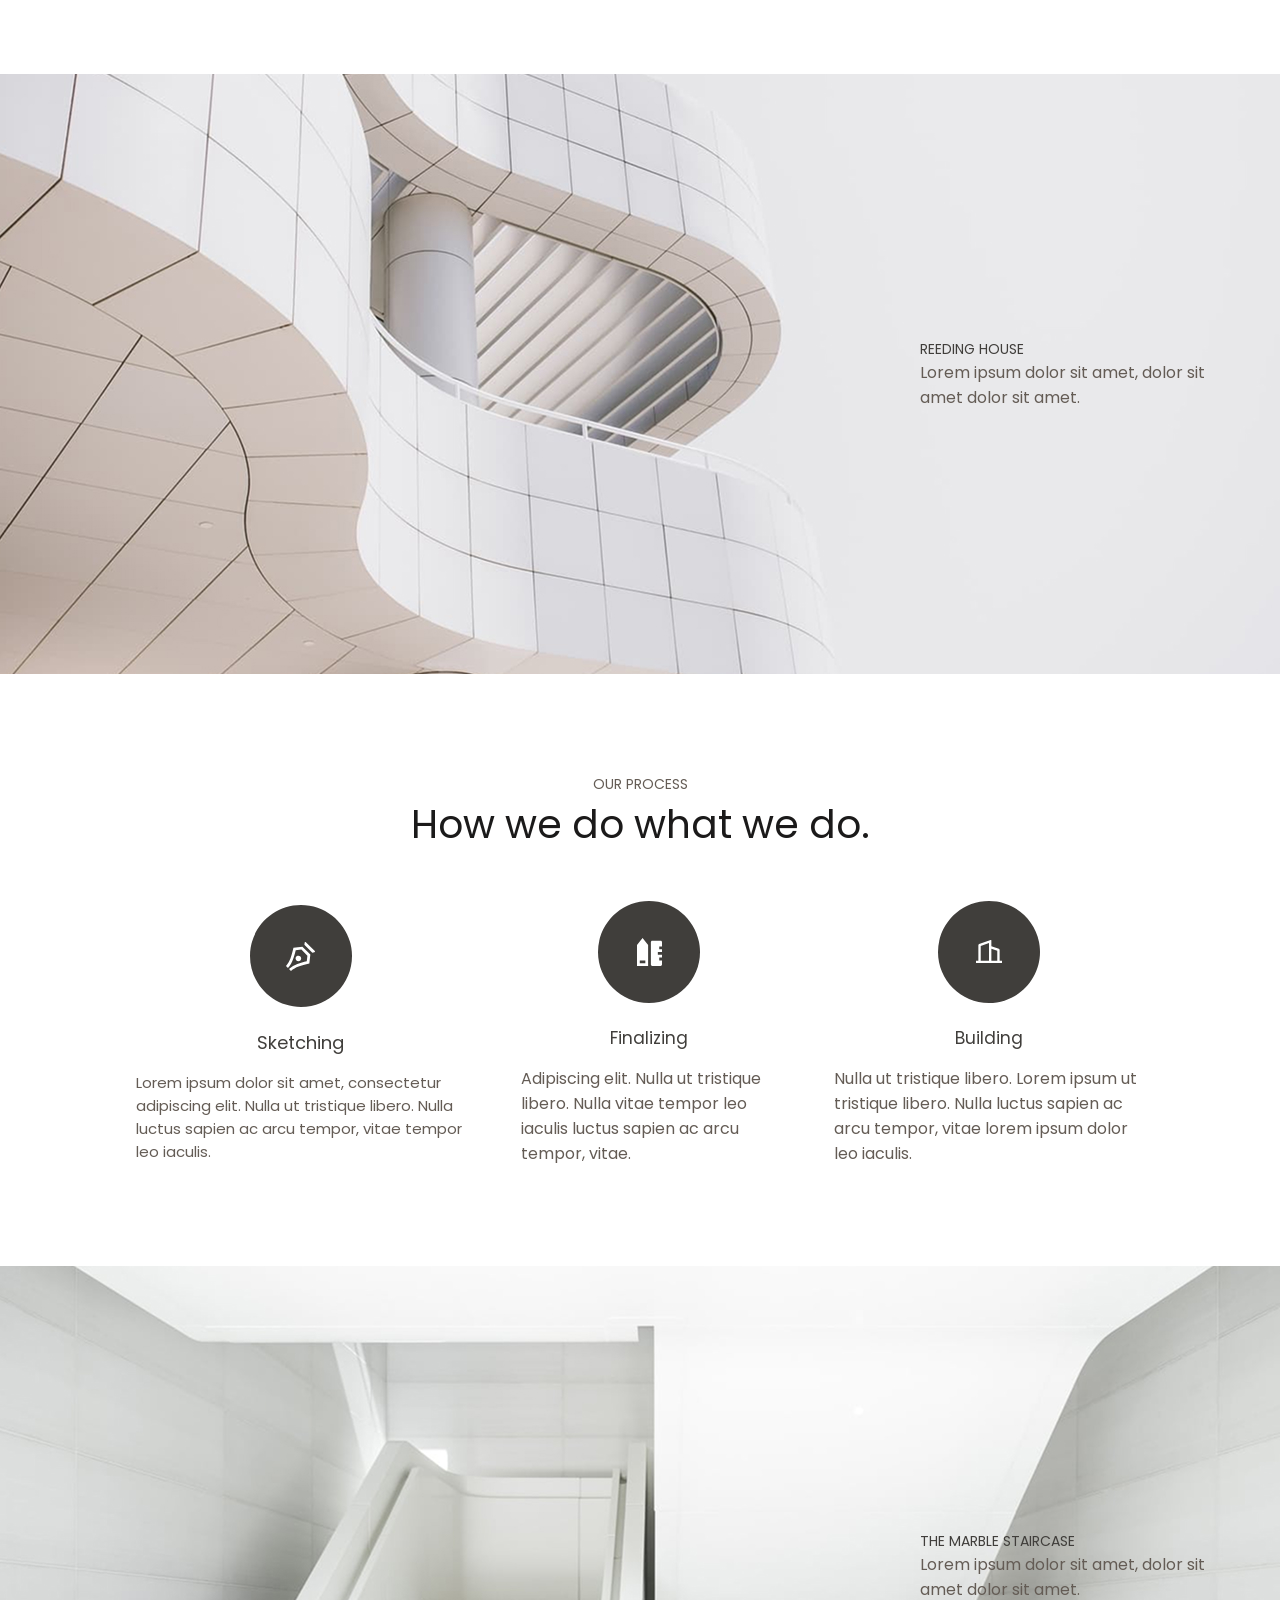
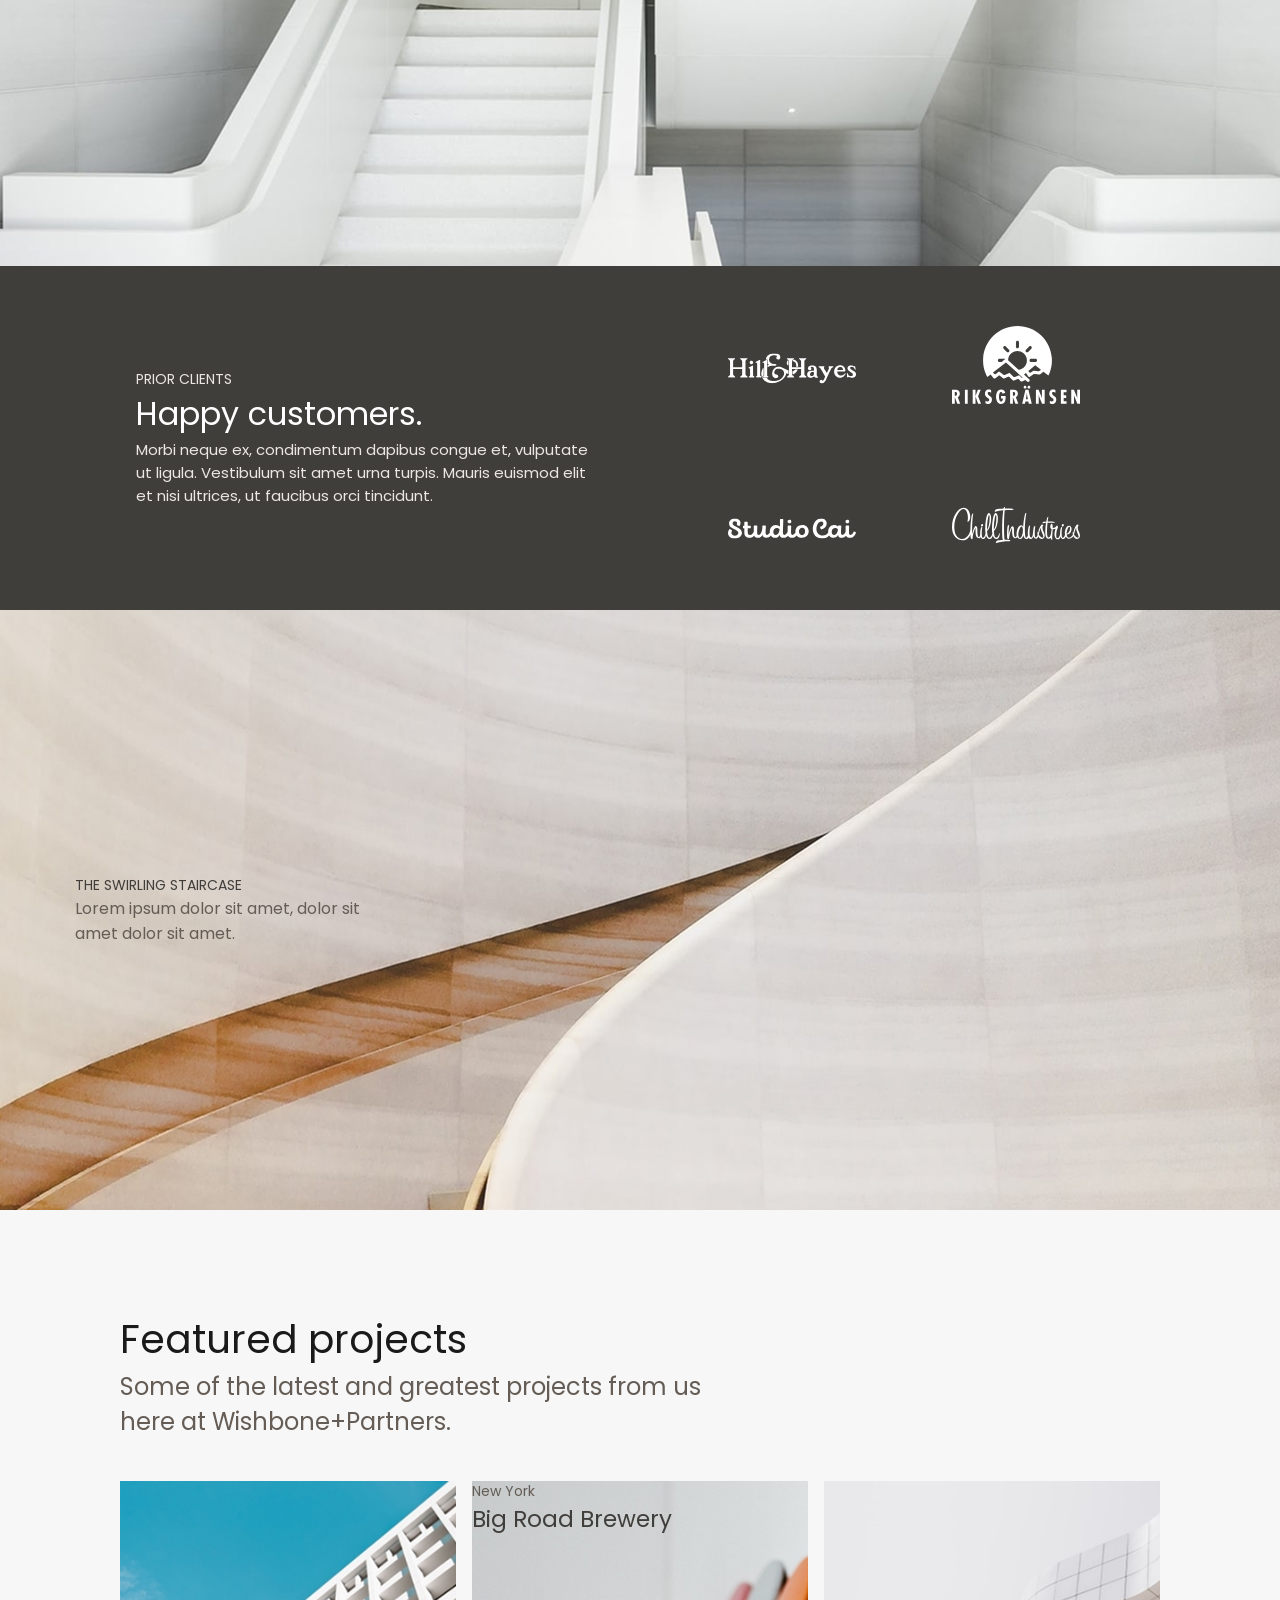
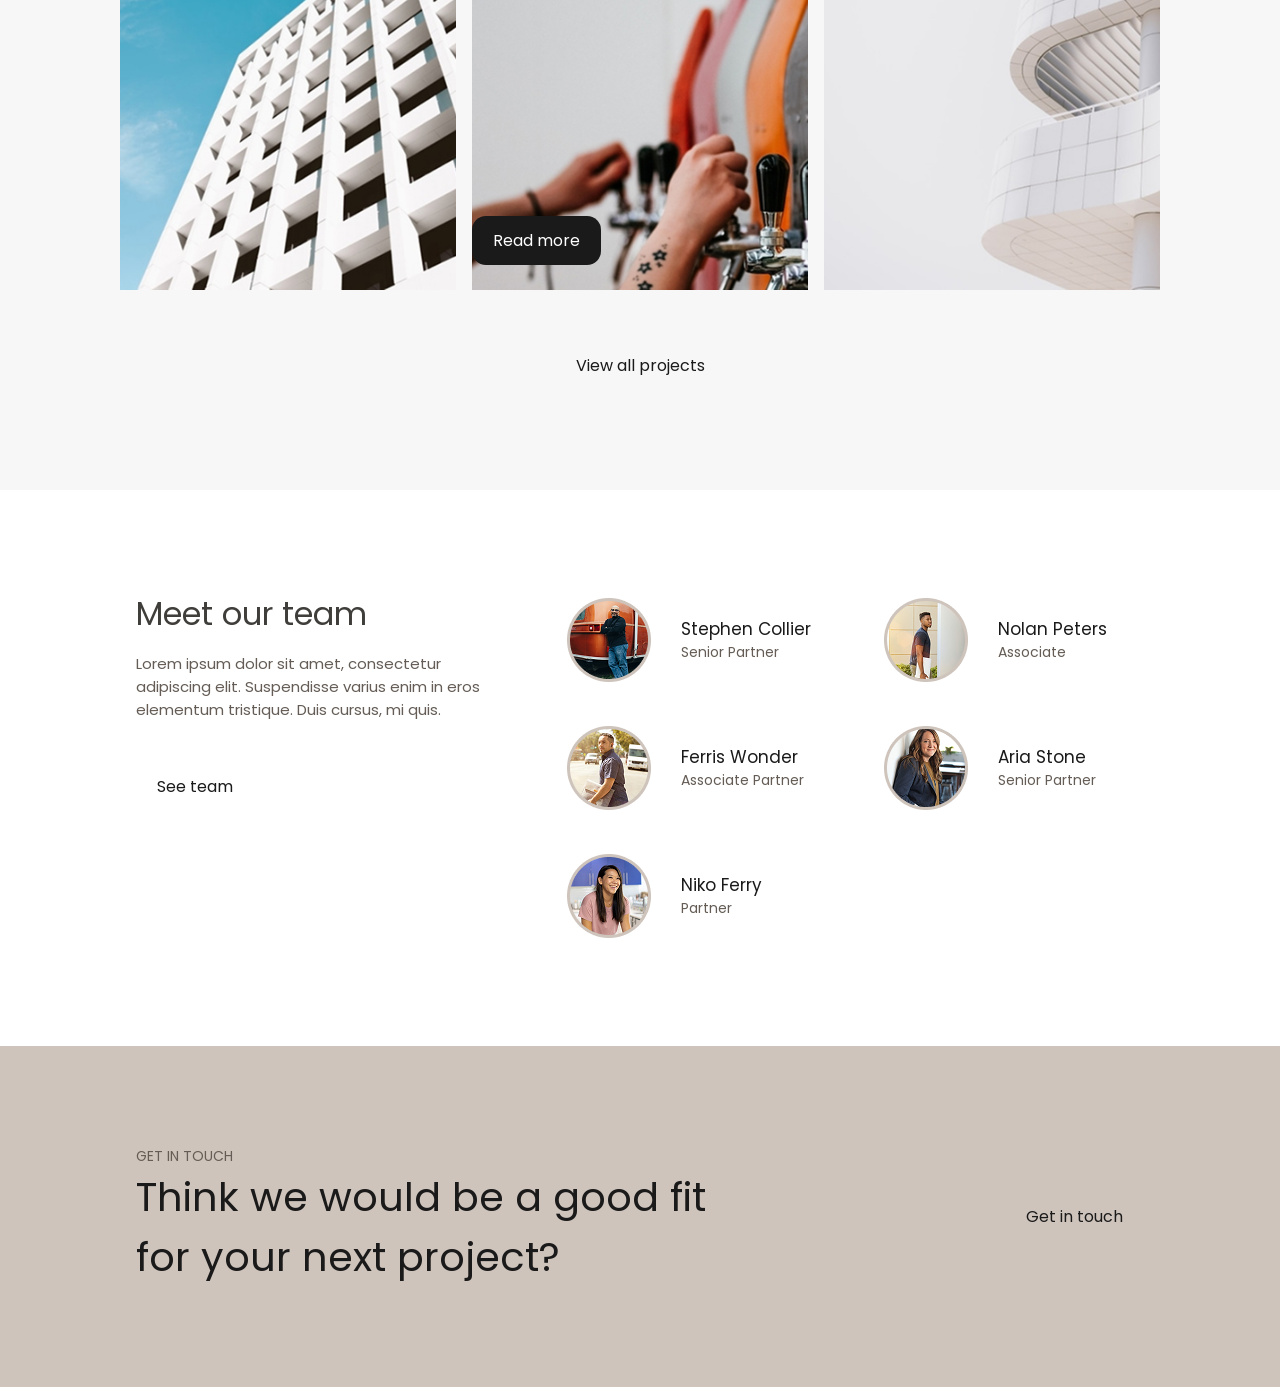
==== commit ba7a5a0a: "Сверстала еще 3 секции" ====
--- a/uspick.html
+++ b/uspick.html
@@ -113,7 +113,7 @@
                         </div>
                         <div class="process__content-info">
                             <div class="process__content-two-photo">
-                                <img src="./images/news-content-finalizing.png" alt="">
+                                <img src="./images/news-content-finalizing.svg" alt="">
                             </div>
 
                             <h2 class="process__content-two-title">Finalizing</h2>
@@ -121,7 +121,7 @@
                         </div>
                         <div class="process__content-info">
                             <div class="process__content-three-photo">
-                                <img src="./images/news-content-building.png" alt="">
+                                <img src="./images/news-content-building.svg" alt="">
                             </div>
                             <h2 class="process__content-three-title">Building</h2>
                             <p class="process__content-three-text">Nulla ut tristique libero. Lorem ipsum ut tristique libero. Nulla luctus sapien ac arcu tempor, vitae lorem ipsum dolor leo iaculis.</p>
@@ -202,11 +202,136 @@
 
         </div>
 
-        
-
-        
-
-    </section>
+        <div class="Featured">
+            <div class="container">
+                <div class="Featured__inner">
+                    <div class="Featured__info">
+                        <h2 class="Featured__info-title">Featured projects</h2>
+                        <p class="Featured__info-text">Some of the latest and greatest projects from us here at Wishbone+Partners.</p>
+                    </div>
+
+                    <div class="Featured__images">
+
+                        <div class="Featured__images-windows">
+                            <img class="Featured__images-building-photo" src="./images/news-windows.jpg" alt="">
+                        </div>
+
+                        <div class="Featured__images-text">
+                            <p class="Featured__images-text-subtitle">New York</p>
+                            <h2 class="Featured__images-text-title">Big Road Brewery</h2>
+                             <button class="Featured__button">Read more</button>
+                        </div>
+
+                    
+
+                        <div class="Featured__images-building">
+                            <img class="Featured__images-building-photo" src="./images/news-featured-building.jpg" alt="">
+                        </div>
+
+                        
+
+                    </div>
+
+                    <div class="Featured__link">
+
+                     <a class="Featured__link-text" href="#">View all projects</a>
+
+                     </div>
+
+
+
+                </div>
+            </div>
+                
+        </div>
+
+    </section>
+
+
+    <section id="team" class="team">
+            <div class="container">
+                <div class="team__inner">
+                    <div class="team__info">
+                        <div class="team__info-content">
+                            <h2 class="team__info-title">Meet our team</h2>
+                            <p class="team__info-text">Lorem ipsum dolor sit amet, consectetur adipiscing elit. Suspendisse varius enim in eros elementum tristique. Duis cursus, mi quis.</p>
+                        </div>
+                        <div class="team__info-link">
+                            <a class="team__info-link-text" href="">See team</a>
+                        </div>
+                    </div>
+
+                    <div class="team__info-partner">
+                        
+                            <div class="team__info-partner-one">
+
+                                <div class="team__info-person-two">
+                                    <img src="./images/about-person.png" alt="">
+                                    <div class="team__info-partners">
+                                        <p class="team__info-partners-name">Stephen Collier</p>
+                                        <p class="team__info-partners-job">Senior Partner</p>
+                                    </div>
+                                </div>
+
+                                <div class="team__info-person-two">
+                                    <img src="./images/team-Ferris Wonder.png" alt="">
+                                    <div class="team__info-partners">
+                                        <p class="team__info-partners-name">Ferris Wonder</p>
+                                        <p class="team__info-partners-job">Associate Partner</p>
+                                    </div>
+                                </div>
+
+                                <div class="team__info-person-two">
+                                    <img src="./images/team-Niko Ferry.png" alt="">
+                                    <div class="team__info-partners">
+                                        <p class="team__info-partners-name">Niko Ferry</p>
+                                        <p class="team__info-partners-job">Partner</p>
+                                    </div>
+                                </div>
+                            </div>
+
+                            <div class="team__info-person-three">
+
+                                <div class="team__info-person-four">
+                                    <img src="./images/team-Nolan Peters.png" alt="">
+                                    <div class="team__info-partners">
+                                        <p class="team__info-partners-name">Nolan Peters</p>
+                                        <p class="team__info-partners-job">Associate</p>
+                                    </div>
+                                </div>
+
+                                <div class="team__info-person-four">
+                                    <img src="./images/team-Aria Stone.png" alt="">
+                                    <div class="team__info-partners">
+                                        <p class="team__info-partners-name">Aria Stone</p>
+                                        <p class="team__info-partners-job">Senior Partner</p>
+                                    </div>
+                                </div>
+                            </div>
+                    </div>
+                </div>
+            </div>
+            
+    </section>
+
+    <section id="contact" class="contact">
+        <div class="container">
+            <div class="contact__inner">
+                <div class="contact__left">
+                    <p class="contact__left-subtitle">Get in touch</p>
+                    <h2 class="contact__left-text">Think we would be a good fit for your next project?</h2>
+                </div>
+
+                <div class="contact__right-link">
+                    <a class="contact__right-subtitle-link" href="">Get in touch</a>
+                </div>
+            </div>
+        </div>
+                
+    </section>
+
+
+
     
 </main>
 <footer class="footer"></footer>
--- a/style.css
+++ b/style.css
@@ -183,6 +183,7 @@
     display: flex;
     flex-direction: column;
     gap: 10px;
+    margin-bottom: 10px;
     
 }
 .about__content-text-text {
@@ -476,3 +477,285 @@
     color: #645C55;
 
 }
+
+.Featured {
+    background-color: #F7F7F7;
+}
+
+.Featured__inner {
+    display: flex;
+    flex-direction: column;
+    padding: 100px 120px;
+}
+
+.Featured__info {
+    margin-bottom: 42px;
+    gap: 15px;
+
+}
+
+.Featured__info-title {
+    font-size: 39px;
+    color: #1B1A1A;
+    font-weight: 400;
+
+}
+
+.Featured__info-text {
+    font-size: 24px;
+    color: #645C55;
+    max-width: 581px;
+    
+
+}
+
+.Featured__images {
+    display: flex;
+    max-width: 1168px;
+    gap: 16px;
+    justify-content: space-between;
+    margin-bottom: 51px;
+
+    
+}
+
+.Featured__images-windows {
+    width: 100%;
+}
+
+.Featured__images-building-photo {
+    width: 100%;
+    display: block;
+    height: 100%;
+    object-fit: cover;
+}
+
+.Featured__images-text {
+    background: url("./images/news-brewery.jpg") no-repeat center center / cover;
+    width: 100%;
+    
+}
+
+.Featured__images-text-subtitle {
+    font-size: 14px;
+    color: #645C55;
+    font-weight: 400;
+
+}
+
+.Featured__images-text-title {
+    font-size: 23px;
+    color: #403E3B;
+    font-weight: 400;
+    margin-bottom: 280px;
+
+}
+
+.Featured__images-building {
+    width: 100%;
+}
+
+
+.Featured__button {
+    border: none;
+    background-color: #1B1A1A;
+    color: #FFFFFF;
+    padding: 11px 20px;
+    border: 1px solid #1b1a1a00;
+    border-radius: 14px;
+    font-family: "Poppins", sans-serif;
+    font-weight: 400;
+    font-size: 16px;
+    cursor: pointer;
+
+}
+
+.Featured__button:hover {
+    background-color: #fff;
+    color: #1B1A1A;
+    border-color: #1B1A1A;
+}
+
+
+
+.Featured__link{
+    font-size: 16px;
+    text-decoration: none;
+    padding: 11px 20px;
+    align-self: center;
+    border: 1px solid transparent;
+}
+
+.Featured__link:hover {
+
+    border-color: #403E3B;
+}
+
+.Featured__link-text {
+    color: #1B1A1A;
+    font-size: 16px;
+    text-decoration: none;
+    align-items: center;
+    cursor: pointer;
+
+}
+
+
+
+.team {
+
+}
+
+.team__inner {
+    display: flex;
+    gap: 16px;
+    padding: 100px 136px
+}
+
+.team__info {
+    display: flex;
+    flex-direction: column;
+    max-width: 378px;
+}
+
+.team__info-content {
+    
+}
+
+.team__info-title {
+    font-size: 32px;
+    color: #403E3B;
+    font-weight: 400;
+    margin-bottom: 14px;
+
+}
+
+.team__info-text {
+    font-size: 15px;
+    color: #645C55;
+    margin-bottom: 41px;
+
+
+}
+
+.team__info-link {
+    font-size: 16px;
+    text-decoration: none;
+    padding: 11px 20px;
+    border: 1px solid transparent;
+
+}
+
+.tean__info-link:hover {
+
+    border-color: #403E3B;
+}
+
+.team__info-link-text {
+    color: #1B1A1A;
+    font-size: 16px;
+    text-decoration: none;
+    cursor: pointer;
+}
+
+.team__info-partner {
+    display: flex;
+    justify-content: space-around;
+    max-width: 773px;
+    padding: 8px 0px;
+    width: 100%;
+}
+
+.team__info-partner-one {
+    display: flex;
+    flex-direction: column;
+    gap: 44px
+    
+}
+
+
+.team__info-person-two {
+    display: flex;
+    align-items: center;
+    gap: 30px;
+
+}
+
+.team__info-partners {
+
+}
+
+.team__info-partners-name {
+    font-size: 17px;
+    color: #1B1A1A;
+
+
+}
+
+.team__info-partners-job {
+    font-size: 14px;
+    color: #645C55;
+
+}
+
+
+.team__info-person-three {
+    display: flex;
+    flex-direction: column;
+    gap: 44px
+}
+
+.team__info-person-four {
+    display: flex;
+    align-items: center;
+    gap: 30px;
+}
+
+.contact {
+    background-color: #CEC4BC;
+}
+
+.contact__inner {
+    display: flex;
+    align-items: center;
+    max-width: 1168px;
+    justify-content: space-between;
+    padding: 100px 136px;
+    
+}
+
+.contact__left {
+    max-width: 576px;
+}
+
+.contact__left-subtitle {
+    font-size: 14px;
+    color: #645C55;
+    text-transform: uppercase;
+
+}
+
+.contact__left-text {
+    font-size: 40px;
+    color: #1B1A1A;
+    font-weight: 400;
+}
+
+.contact__right-link {
+    font-size: 16px;
+    text-decoration: none;
+    padding: 11px 20px;
+    border: 1px solid transparent;
+
+}
+
+.contact__right-link:hover {
+    border-color: #403E3B;
+}
+
+.contact__right-subtitle-link {
+    color: #1B1A1A;
+    font-size: 16px;
+    text-decoration: none;
+    cursor: pointer;
+}
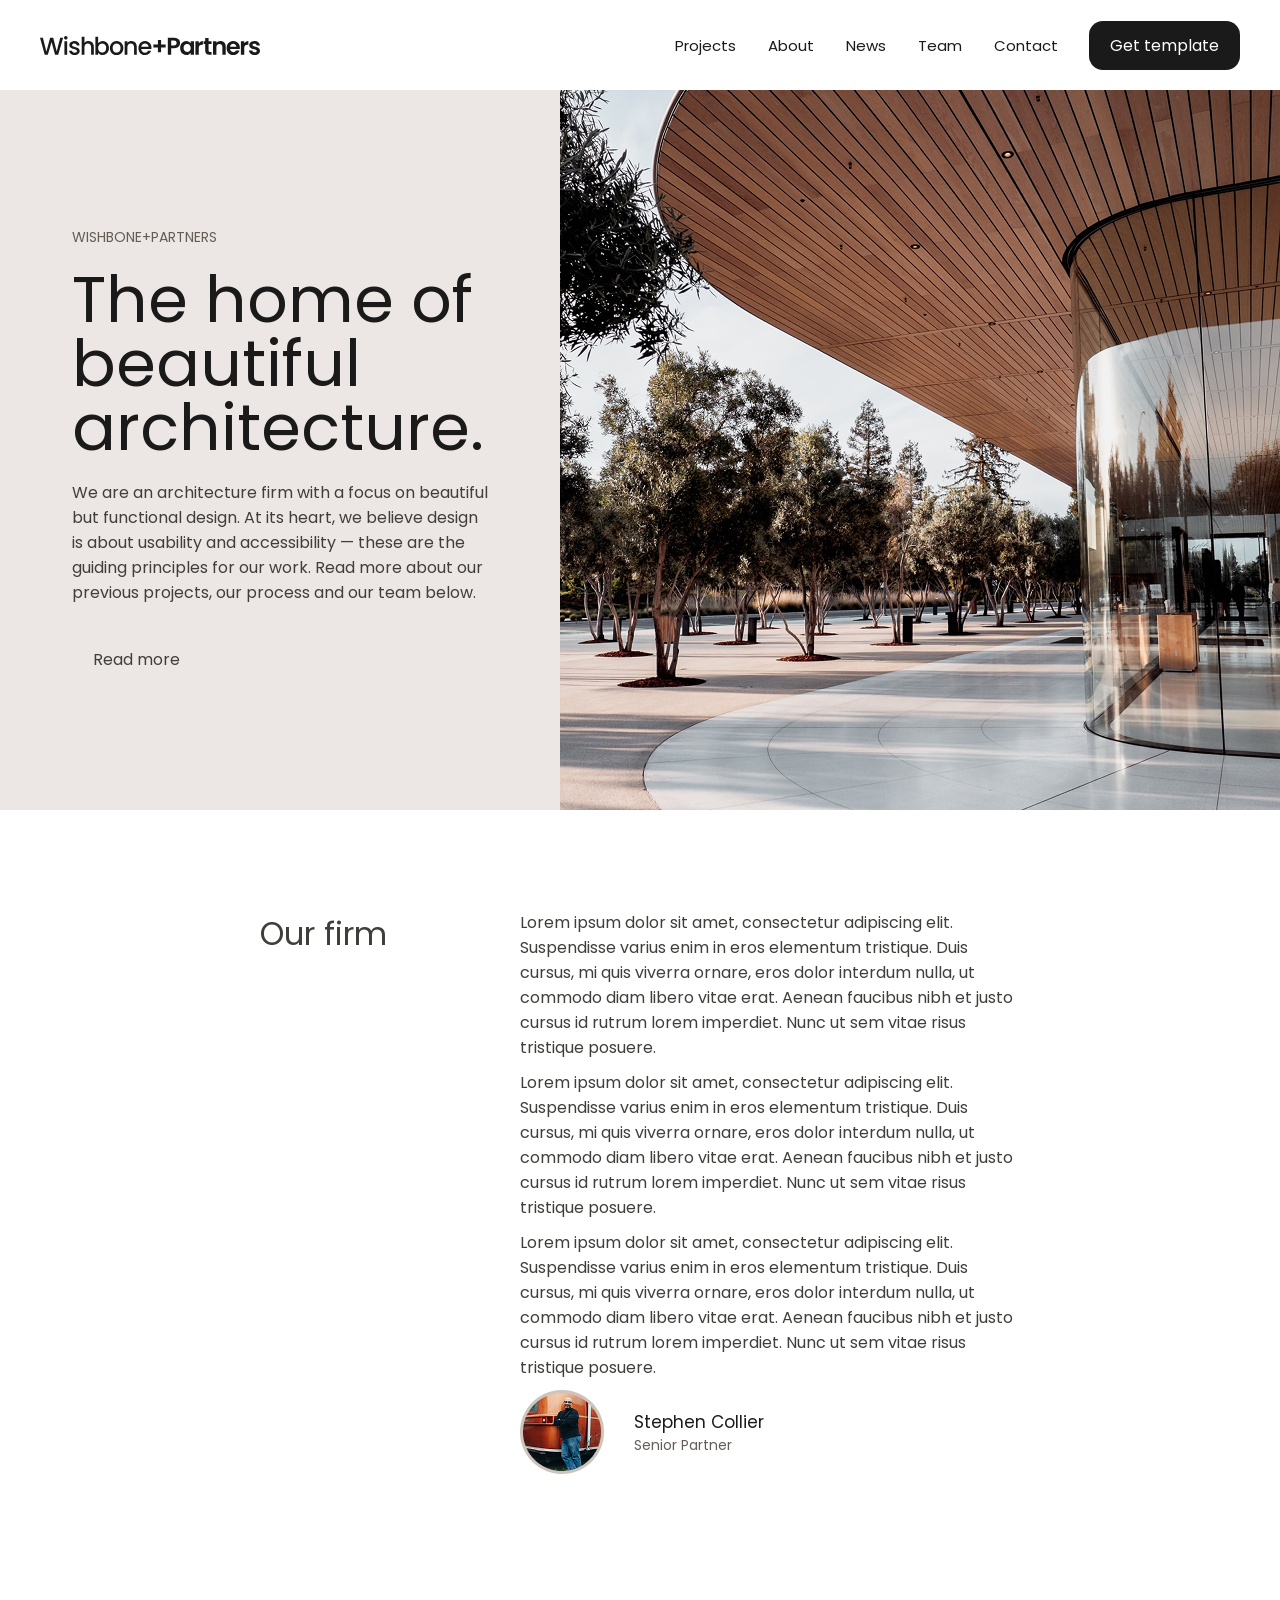
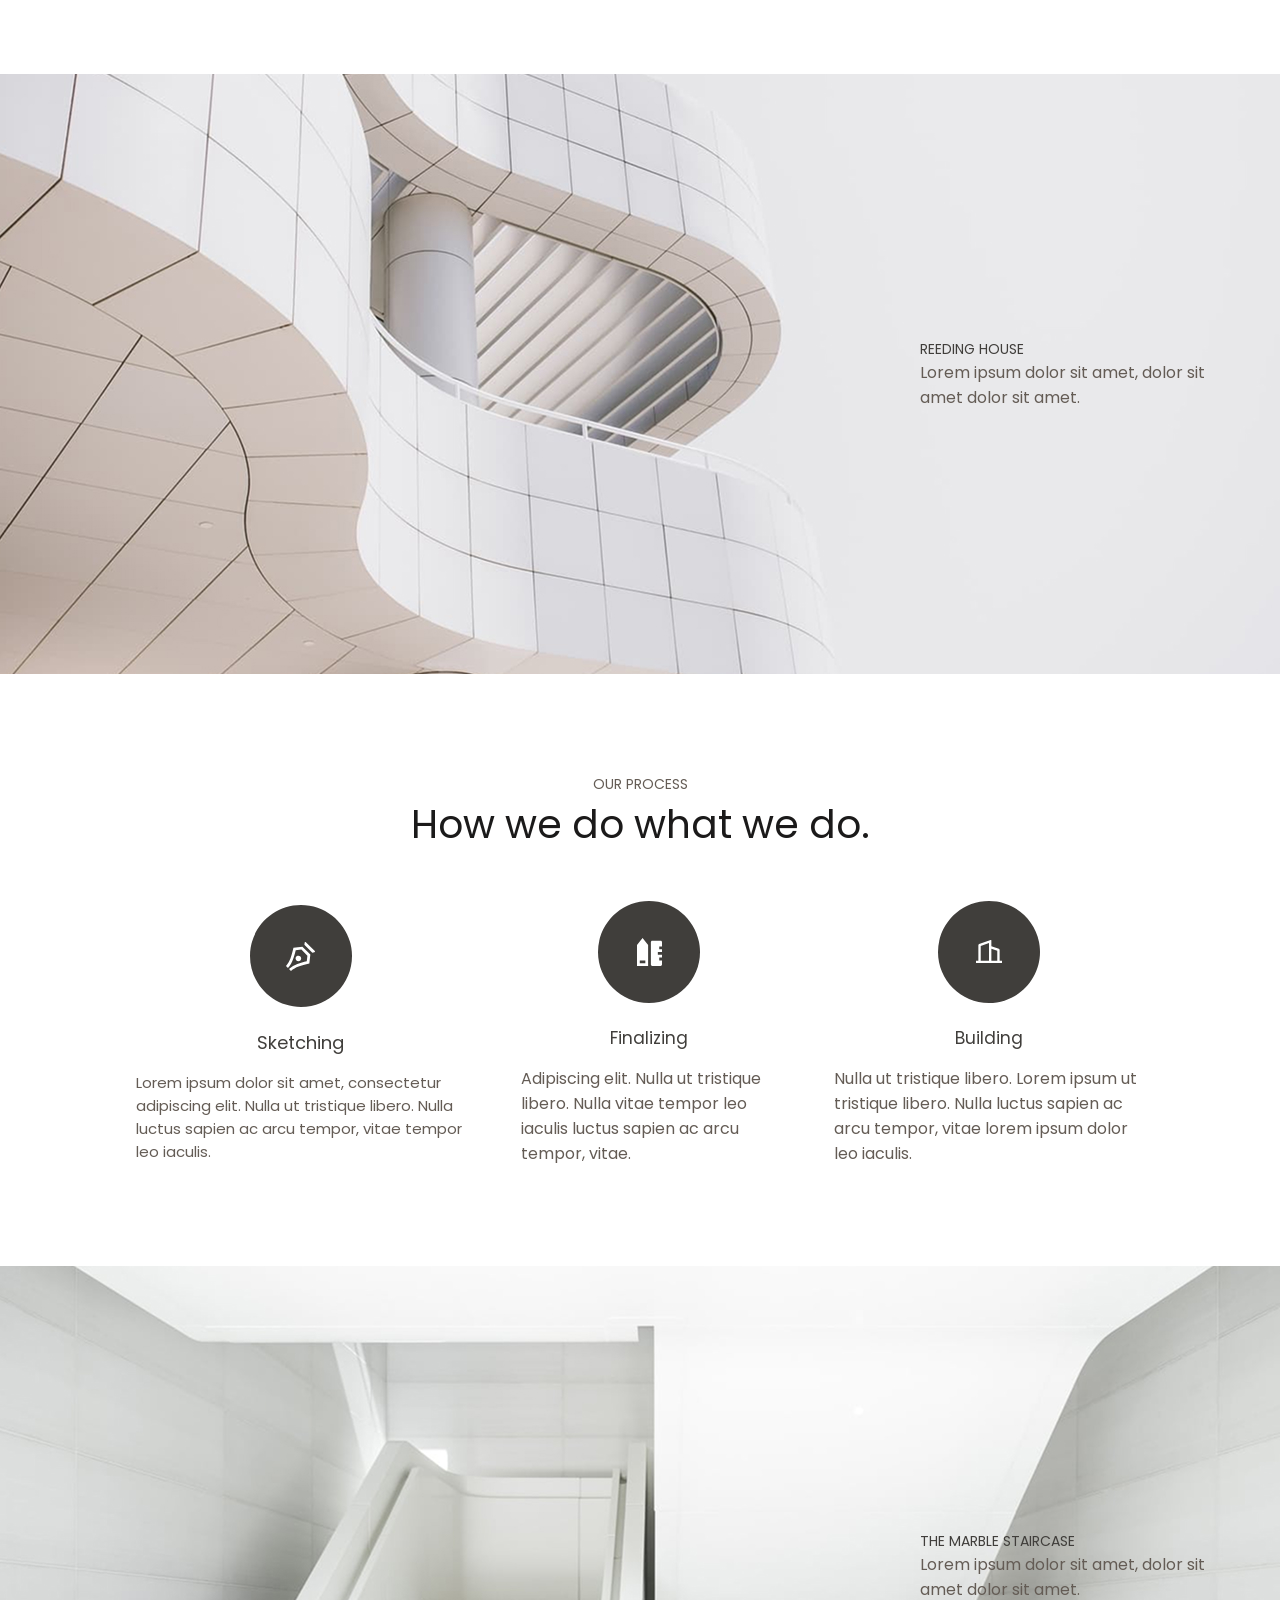
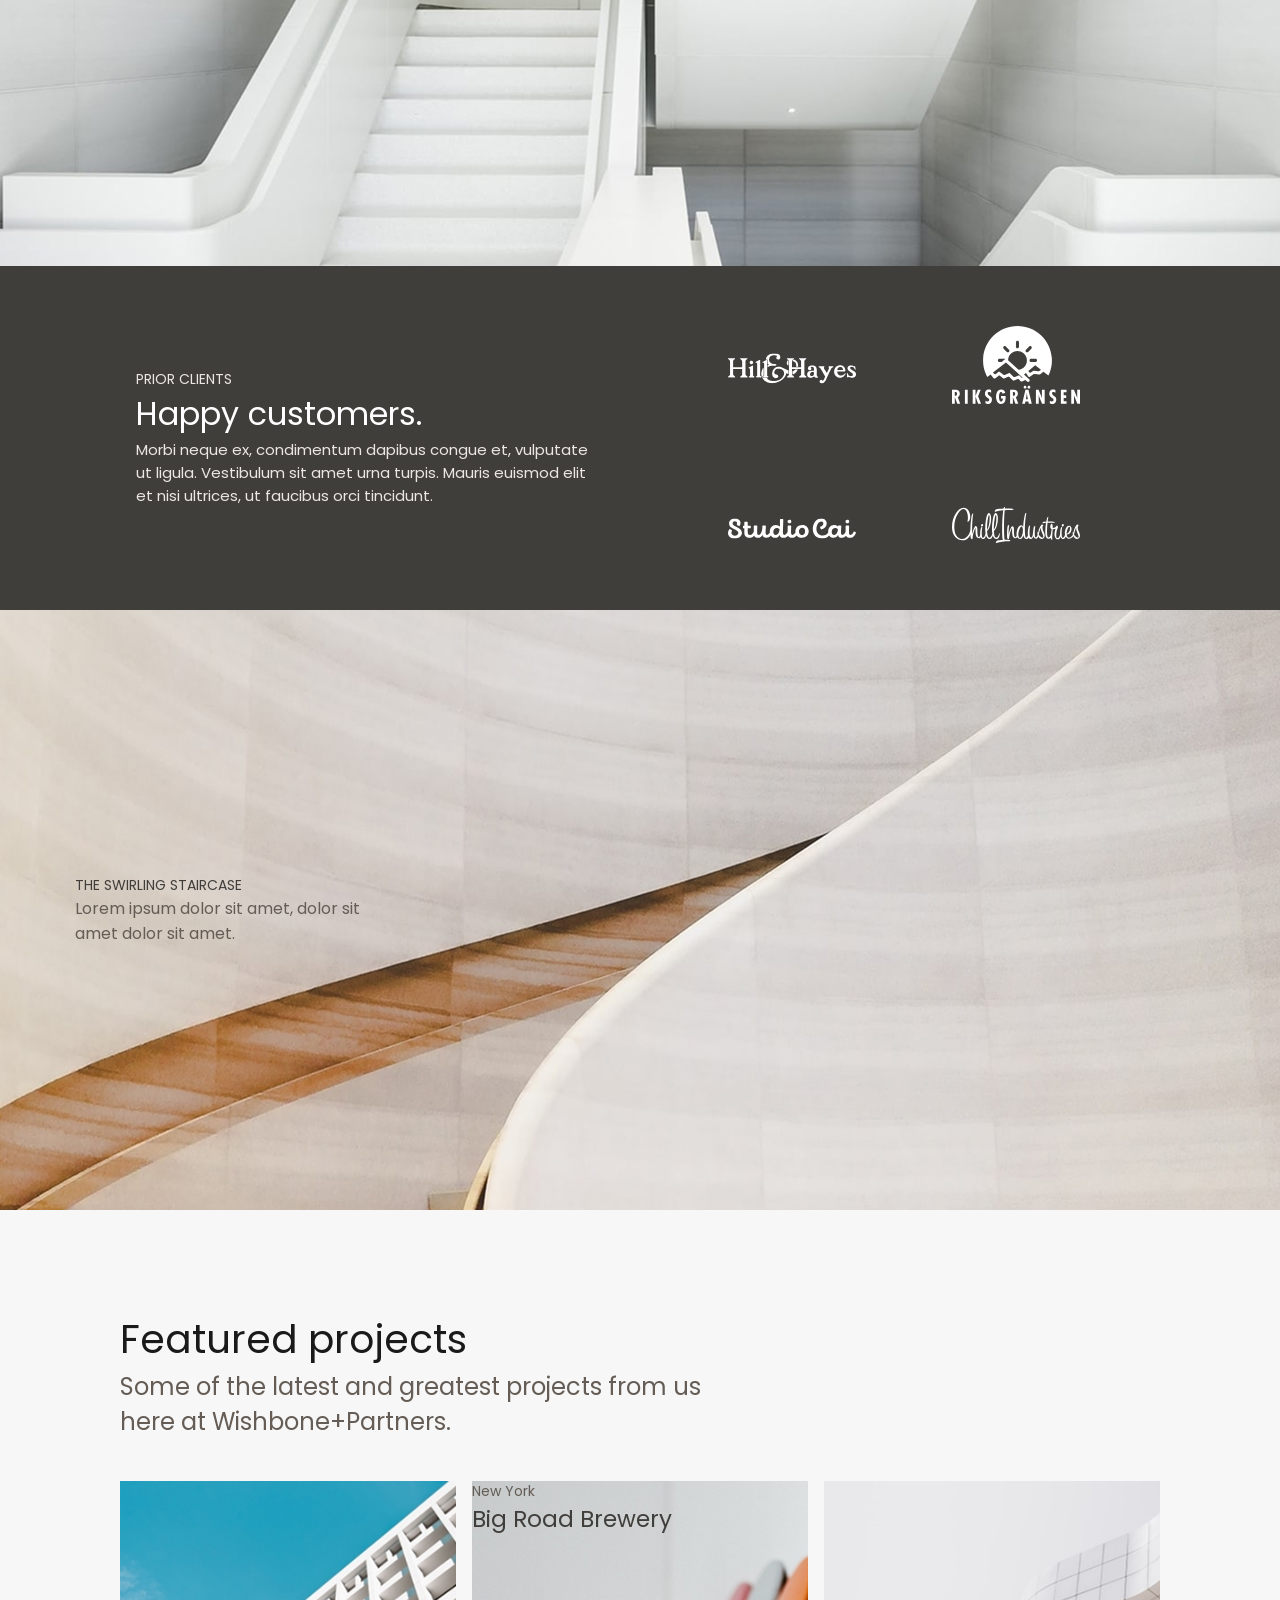
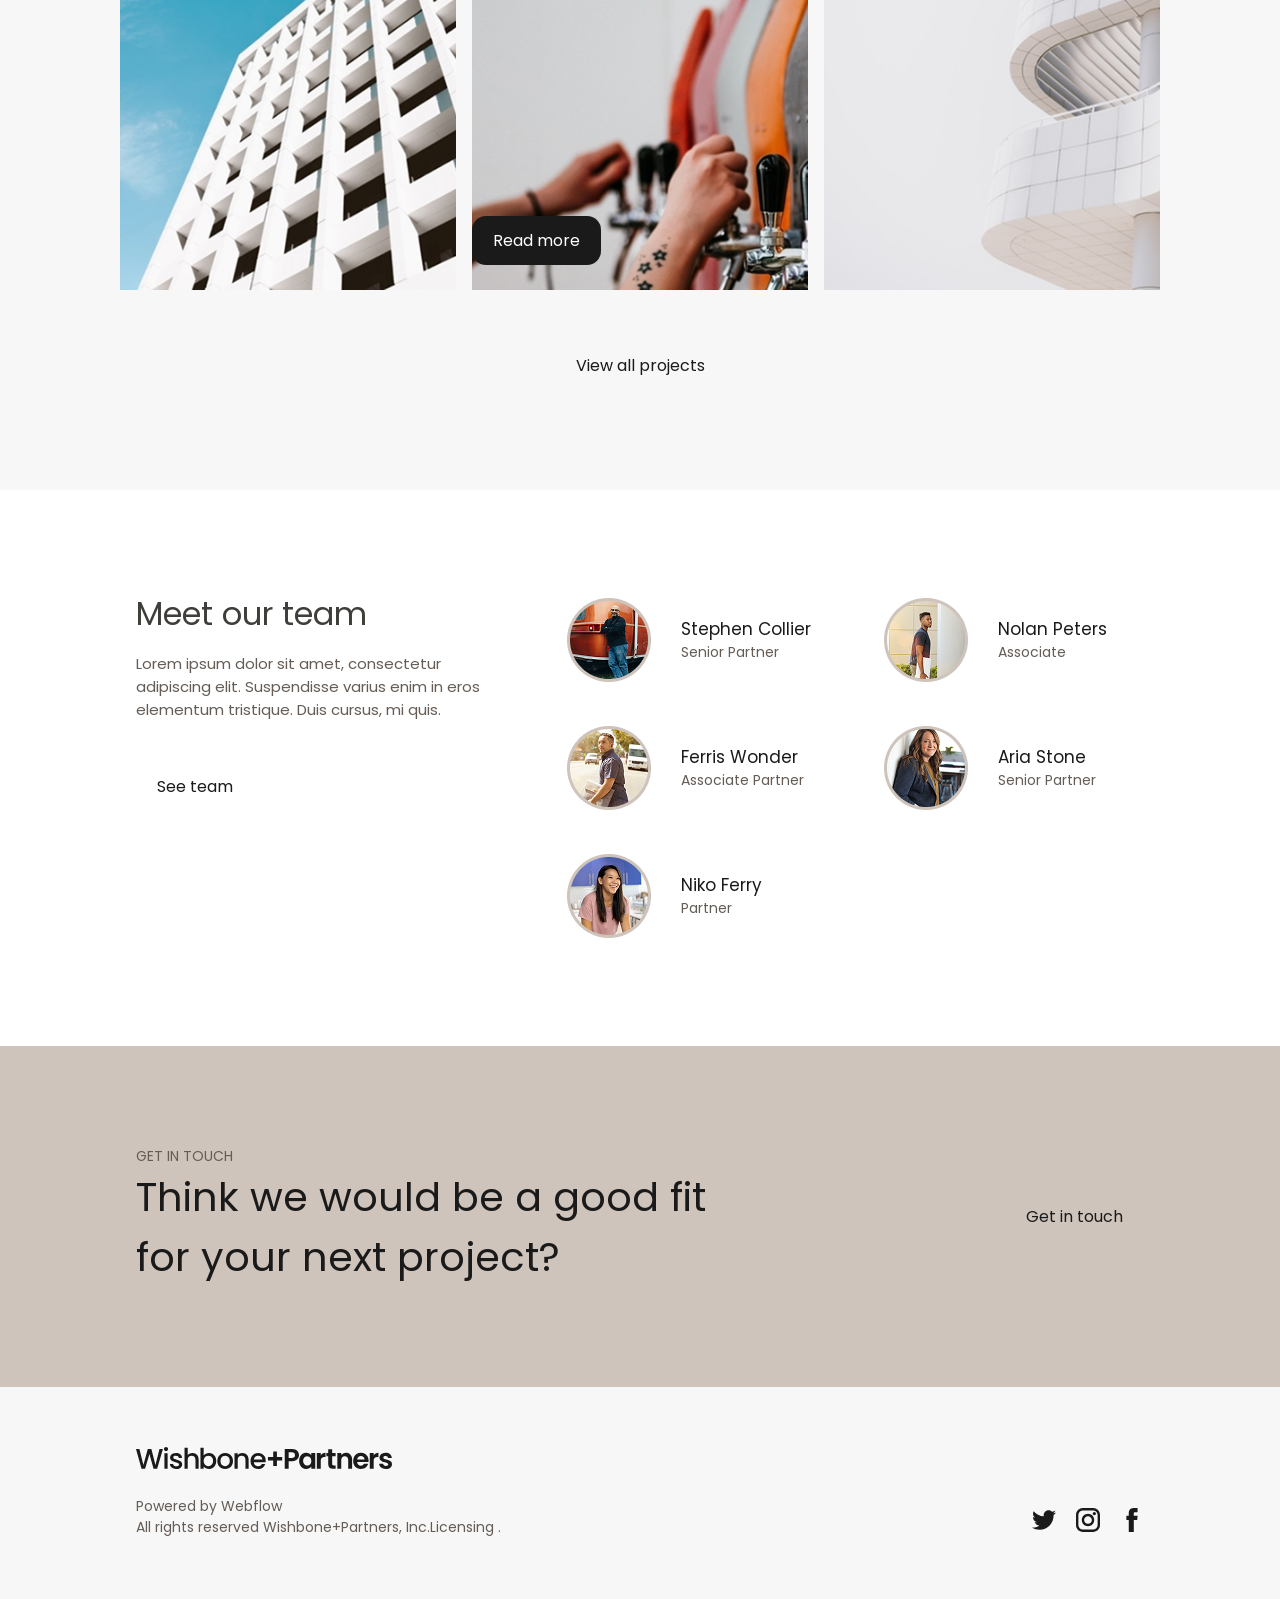
==== commit 1b1b9b37: "Сверстала подвал" ====
--- a/uspick.html
+++ b/uspick.html
@@ -329,12 +329,44 @@
         </div>
                 
     </section>
-
-
-
     
 </main>
-<footer class="footer"></footer>
+
+
+<footer class="footer">
+    <div class="container">
+        <div class="footer__inner">
+
+            <div class="footer__left">
+                <div class="footer__left-logo">
+                    <img src="./images/footer-logo.svg" alt="">
+                </div>
+
+                <div class="footer__left-info">
+                    <p class="footer__left-text-info">Powered by Webflow</p>
+                    <p class="footer__left-text">All rights reserved Wishbone+Partners, Inc.Licensing .</p>
+                </div>
+
+            </div>
+
+            <div class="footer__right">
+
+                <div class="footer__right-twitter">
+                    <img src="./images/footer-twitter.svg" alt="">
+                </div>
+                <div class="footer__right-instagram">
+                    <img src="./images/footer-instagram.svg" alt="">
+                </div>
+                <div class="footer__right-facebook">
+                    <img src="./images/footer-facebook.svg" alt="">
+                </div>
+
+
+            </div>
+
+        </div>    
+    </div>
+</footer>
 
 
     
--- a/style.css
+++ b/style.css
@@ -758,4 +758,61 @@
     font-size: 16px;
     text-decoration: none;
     cursor: pointer;
+}
+
+
+.footer {
+    background-color: #F7F7F7;
+}
+
+.footer__inner {
+    display: flex;
+    justify-content: center;
+    align-items: center;
+    padding: 60px 136px;
+    gap: 361px;
+}
+
+.footer__left {
+    display: flex;
+    flex-direction: column;
+    gap: 20px;
+    max-width: 694px;
+    width: 100%;
+}
+
+.footer__left-info {
+
+}
+
+.footer__left-text-info {
+    font-size: 14px;
+    color: #645C55;
+
+}
+
+.footer__left-text {
+    font-size: 14px;
+    color: #645C55;
+
+}
+
+.footer__right {
+    display: flex;
+    max-width: 112px;
+    width: 100%;
+    gap: 20px;
+    margin-top: 61px;
+}
+
+.footer__right-twitter {
+
+}
+
+.footer__right-instagram {
+
+}
+
+.footer__right-facebook {
+
 }
